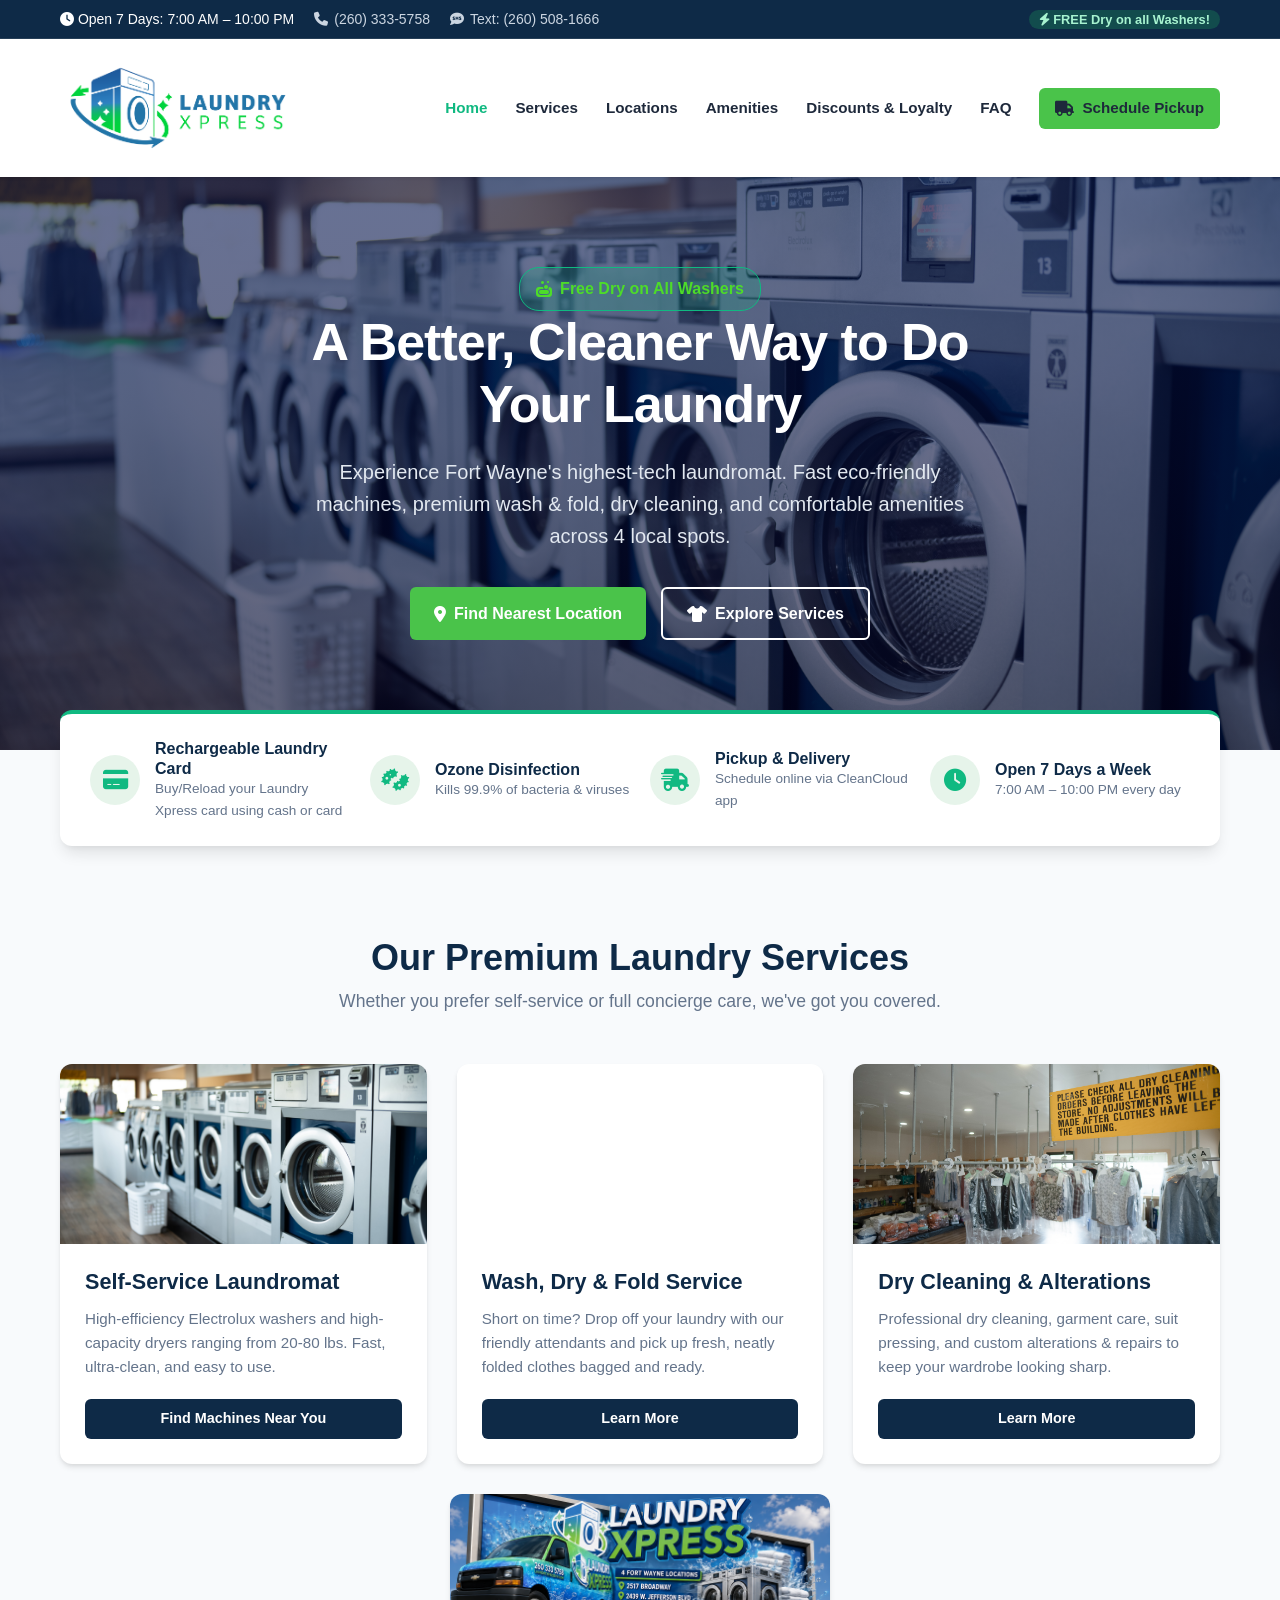
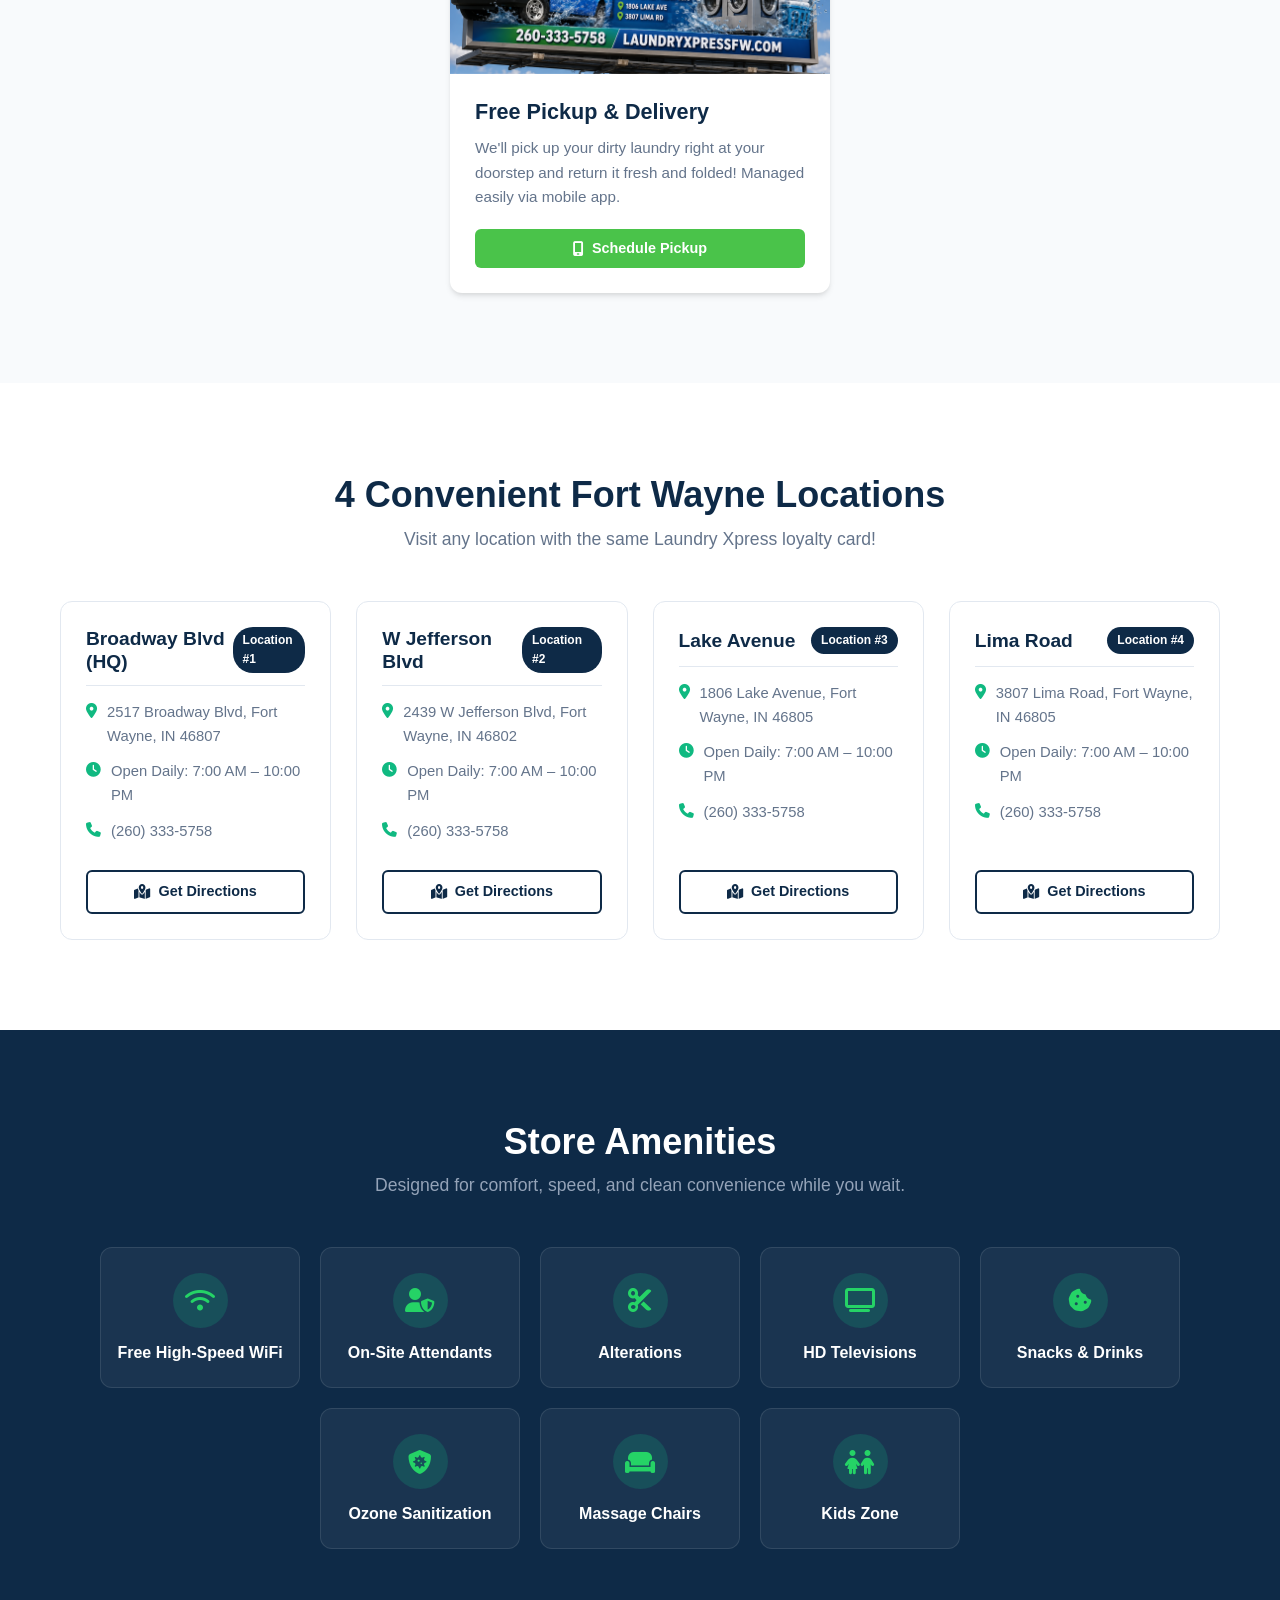
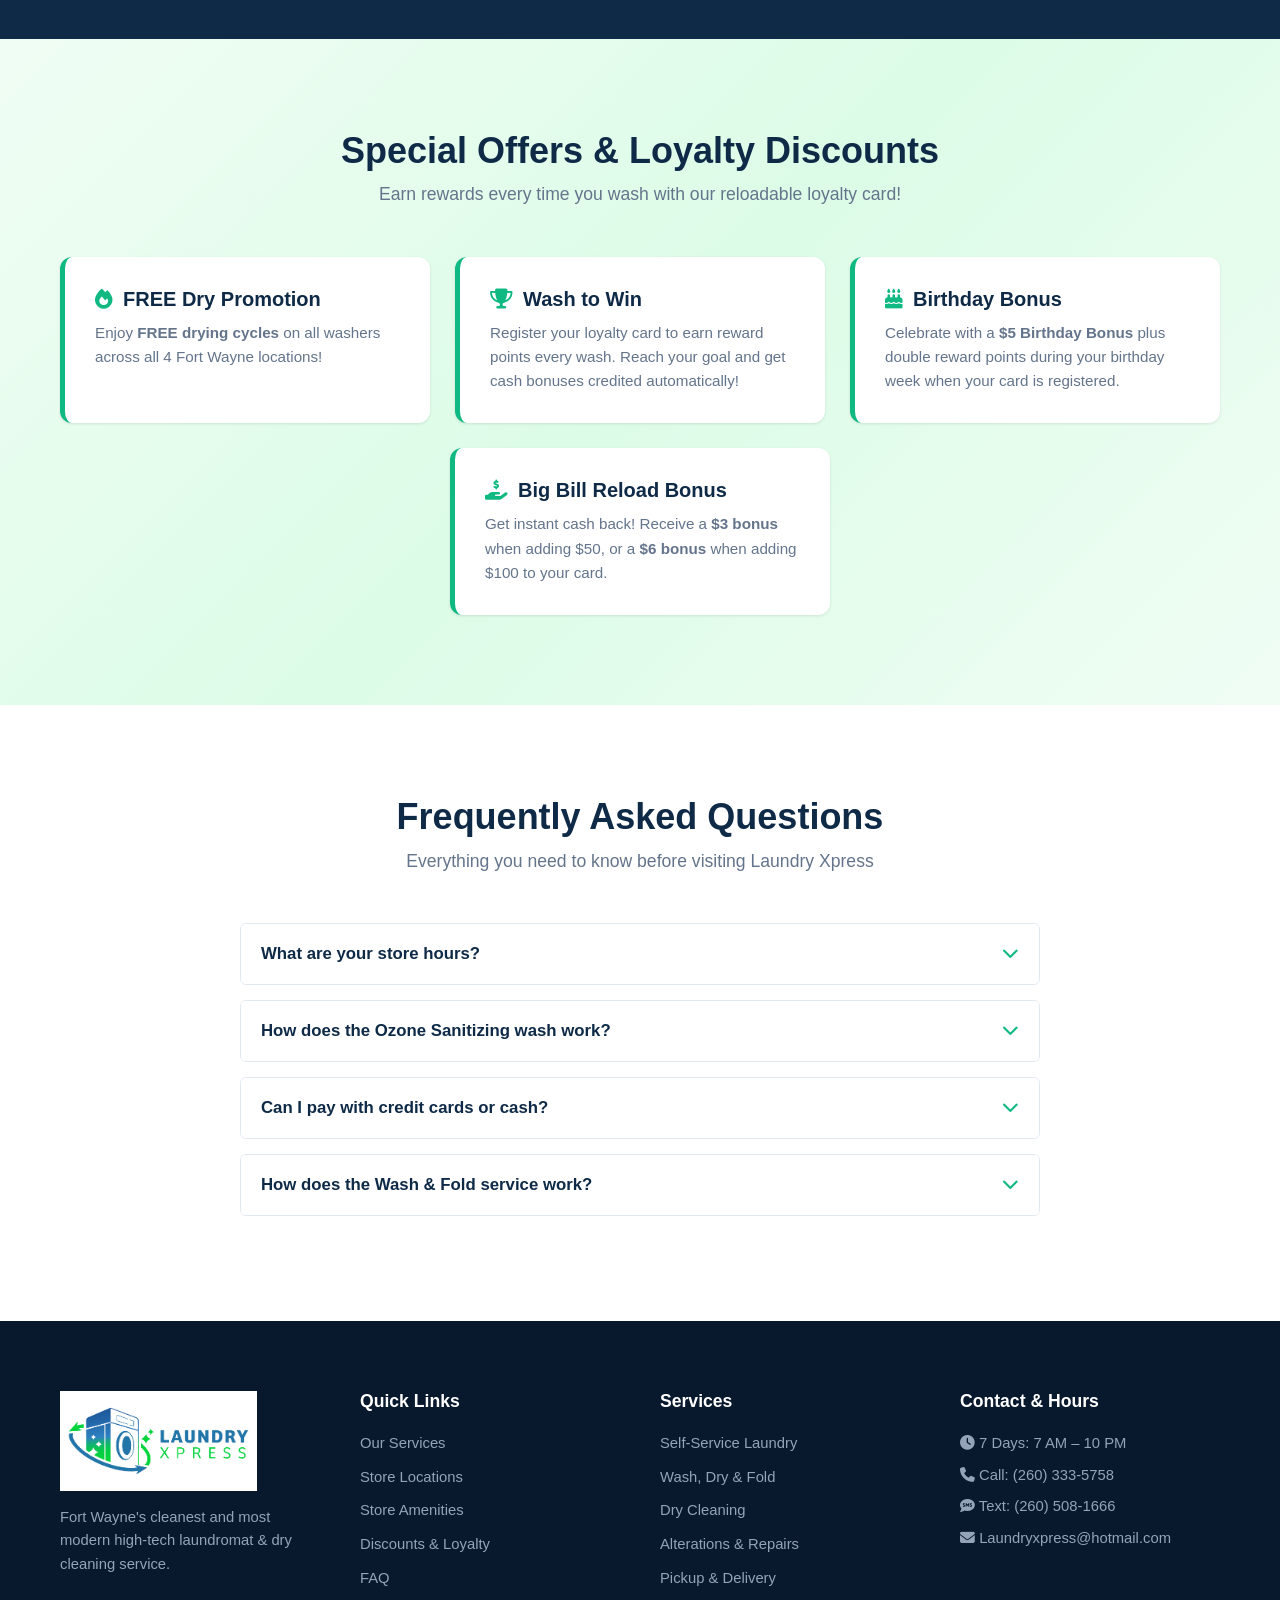
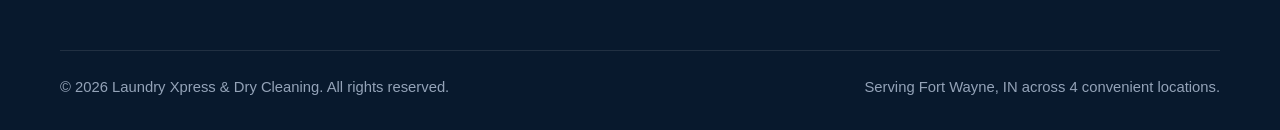
==== index.html @ 78de6ab1 "Initial commit" ====
<!DOCTYPE html>
<html lang="en">
<head>
  <meta charset="UTF-8">
  <meta name="viewport" content="width=device-width, initial-scale=1.0">
  <title>Laundry Xpress & Dry Cleaning | Fort Wayne, IN</title>
  <meta name="description" content="Fort Wayne's cleanest, modern, and high-tech laundromat. 4 locations with Ozone sanitization, wash & fold, dry cleaning, free WiFi, and loyalty rewards.">
  <link rel="stylesheet" href="css/style.css">
  <!-- Font Awesome Icons -->
  <link rel="stylesheet" href="https://cdnjs.cloudflare.com/ajax/libs/font-awesome/6.4.0/css/all.min.css">
</head>
<body>

  <!-- Top Announcement Bar -->
  <div class="top-bar">
    <div class="container top-bar-content">
      <div class="top-bar-info">
        <span><i class="fa-solid fa-clock"></i> Open 7 Days: 7:00 AM – 10:00 PM</span>
        <a href="tel:2603335758"><i class="fa-solid fa-phone"></i> (260) 333-5758</a>
        <a href="sms:2605081666"><i class="fa-solid fa-comment-sms"></i> Text: (260) 508-1666</a>
      </div>
      <div>
        <span class="top-bar-promo"><i class="fa-solid fa-bolt"></i> FREE Dry on all Washers!</span>
      </div>
    </div>
  </div>

  <!-- Header / Navigation -->
  <header class="site-header">
    <div class="container nav-container">
      <a href="index.html" class="logo-wrapper">
        <img src="images/logo.png" alt="Laundry Xpress Logo" class="site-logo">
      </a>
      
      <button class="mobile-menu-btn" aria-label="Toggle navigation">
        <i class="fa-solid fa-bars"></i>
      </button>

      <nav class="nav-links">
        <a href="index.html" class="active">Home</a>
        <a href="#services">Services</a>
        <a href="#locations">Locations</a>
        <a href="#amenities">Amenities</a>
        <a href="#promotions">Discounts & Loyalty</a>
        <a href="#faq">FAQ</a>
        <a href="https://cleancloudapp.com/s3/26136#/" target="_blank" rel="noopener noreferrer" class="btn btn-primary btn-sm"><i class="fa-solid fa-truck"></i> Schedule Pickup</a>
      </nav>
    </div>
  </header>

  <!-- Hero Section -->
  <section class="hero">
    <div class="container hero-content">
      <span class="hero-badge"><i class="fa-solid fa-soap"></i> Free Dry on All Washers</span>
      <h1>A Better, Cleaner Way to Do Your Laundry</h1>
      <p>Experience Fort Wayne's highest-tech laundromat. Fast eco-friendly machines, premium wash & fold, dry cleaning, and comfortable amenities across 4 local spots.</p>
      <div class="hero-buttons">
        <a href="#locations" class="btn btn-primary"><i class="fa-solid fa-location-dot"></i> Find Nearest Location</a>
        <a href="#services" class="btn btn-outline" style="color: white; border-color: white;"><i class="fa-solid fa-shirt"></i> Explore Services</a>
      </div>
    </div>
  </section>

  <!-- Highlights Ribbon -->
  <div class="container">
    <div class="highlights-ribbon">
      <div class="highlight-item">
        <div class="highlight-icon"><i class="fa-solid fa-credit-card"></i></div>
        <div class="highlight-text">
          <h4>Rechargeable Laundry Card</h4>
          <p>Buy/Reload your Laundry Xpress card using cash or card</p>
        </div>
      </div>
      <div class="highlight-item">
        <div class="highlight-icon"><i class="fa-solid fa-bacteria"></i></div>
        <div class="highlight-text">
          <h4>Ozone Disinfection</h4>
          <p>Kills 99.9% of bacteria & viruses</p>
        </div>
      </div>
      <div class="highlight-item">
        <div class="highlight-icon"><i class="fa-solid fa-truck-fast"></i></div>
        <div class="highlight-text">
          <h4>Pickup & Delivery</h4>
          <p>Schedule online via CleanCloud app</p>
        </div>
      </div>
      <div class="highlight-item">
        <div class="highlight-icon"><i class="fa-solid fa-clock"></i></div>
        <div class="highlight-text">
          <h4>Open 7 Days a Week</h4>
          <p>7:00 AM – 10:00 PM every day</p>
        </div>
      </div>
    </div>
  </div>

  <!-- Services Section -->
  <section id="services" class="services-section">
    <div class="container">
      <h2 class="section-title">Our Premium Laundry Services</h2>
      <p class="section-subtitle">Whether you prefer self-service or full concierge care, we've got you covered.</p>
      
      <div class="services-grid">
        <div class="service-card">
          <div class="service-img" style="background-image: url('images/backgroundHome.jpg');"></div>
          <div class="service-card-content">
            <h3>Self-Service Laundromat</h3>
            <p>High-efficiency Electrolux washers and high-capacity dryers ranging from 20-80 lbs. Fast, ultra-clean, and easy to use.</p>
            <a href="self-service.html" class="btn btn-navy btn-sm">Find Machines Near You</a>
          </div>
        </div>

        <div class="service-card">
          <div class="service-img" style="background-image: url('https://images.unsplash.com/photo-1582735689369-4fe89db7114c?auto=format&fit=crop&w=600&q=80');"></div>
          <div class="service-card-content">
            <h3>Wash, Dry & Fold Service</h3>
            <p>Short on time? Drop off your laundry with our friendly attendants and pick up fresh, neatly folded clothes bagged and ready.</p>
            <a href="wash-dry-fold.html" class="btn btn-navy btn-sm">Learn More</a>
          </div>
        </div>

        <div class="service-card">
          <div class="service-img" style="background-image: url('images/dryCleaningMain.jpg');"></div>
          <div class="service-card-content">
            <h3>Dry Cleaning & Alterations</h3>
            <p>Professional dry cleaning, garment care, suit pressing, and custom alterations & repairs to keep your wardrobe looking sharp.</p>
            <a href="dry-cleaning-alterations.html" class="btn btn-navy btn-sm">Learn More</a>
          </div>
        </div>

        <div class="service-card">
          <div class="service-img" style="background-image: url('images/pickup-delivery.png');"></div>
          <div class="service-card-content">
            <h3>Free Pickup & Delivery</h3>
            <p>We'll pick up your dirty laundry right at your doorstep and return it fresh and folded! Managed easily via mobile app.</p>
            <a href="https://cleancloudapp.com/s3/26136#/" target="_blank" rel="noopener noreferrer" class="btn btn-primary btn-sm"><i class="fa-solid fa-mobile-screen"></i> Schedule Pickup</a>
          </div>
        </div>
      </div>
    </div>
  </section>

  <!-- Locations Section -->
  <section id="locations" class="locations-section">
    <div class="container">
      <h2 class="section-title">4 Convenient Fort Wayne Locations</h2>
      <p class="section-subtitle">Visit any location with the same Laundry Xpress loyalty card!</p>

      <div class="locations-grid">
        <!-- Location 1 -->
        <div class="location-card">
          <div class="location-header">
            <h3>Broadway Blvd (HQ)</h3>
            <span class="location-badge">Location #1</span>
          </div>
          <div class="location-detail">
            <i class="fa-solid fa-location-dot"></i>
            <span>2517 Broadway Blvd, Fort Wayne, IN 46807</span>
          </div>
          <div class="location-detail">
            <i class="fa-solid fa-clock"></i>
            <span>Open Daily: 7:00 AM – 10:00 PM</span>
          </div>
          <div class="location-detail">
            <i class="fa-solid fa-phone"></i>
            <span>(260) 333-5758</span>
          </div>
          <div class="location-actions">
            <a href="https://maps.google.com/?q=2517+Broadway+Blvd+Fort+Wayne+IN+46807" target="_blank" class="btn btn-outline btn-sm" style="width: 100%;"><i class="fa-solid fa-map-location-dot"></i> Get Directions</a>
          </div>
        </div>

        <!-- Location 2 -->
        <div class="location-card">
          <div class="location-header">
            <h3>W Jefferson Blvd</h3>
            <span class="location-badge">Location #2</span>
          </div>
          <div class="location-detail">
            <i class="fa-solid fa-location-dot"></i>
            <span>2439 W Jefferson Blvd, Fort Wayne, IN 46802</span>
          </div>
          <div class="location-detail">
            <i class="fa-solid fa-clock"></i>
            <span>Open Daily: 7:00 AM – 10:00 PM</span>
          </div>
          <div class="location-detail">
            <i class="fa-solid fa-phone"></i>
            <span>(260) 333-5758</span>
          </div>
          <div class="location-actions">
            <a href="https://maps.google.com/?q=2439+W+Jefferson+Blvd+Fort+Wayne+IN+46802" target="_blank" class="btn btn-outline btn-sm" style="width: 100%;"><i class="fa-solid fa-map-location-dot"></i> Get Directions</a>
          </div>
        </div>

        <!-- Location 3 -->
        <div class="location-card">
          <div class="location-header">
            <h3>Lake Avenue</h3>
            <span class="location-badge">Location #3</span>
          </div>
          <div class="location-detail">
            <i class="fa-solid fa-location-dot"></i>
            <span>1806 Lake Avenue, Fort Wayne, IN 46805</span>
          </div>
          <div class="location-detail">
            <i class="fa-solid fa-clock"></i>
            <span>Open Daily: 7:00 AM – 10:00 PM</span>
          </div>
          <div class="location-detail">
            <i class="fa-solid fa-phone"></i>
            <span>(260) 333-5758</span>
          </div>
          <div class="location-actions">
            <a href="https://maps.google.com/?q=1806+Lake+Avenue+Fort+Wayne+IN+46805" target="_blank" class="btn btn-outline btn-sm" style="width: 100%;"><i class="fa-solid fa-map-location-dot"></i> Get Directions</a>
          </div>
        </div>

        <!-- Location 4 -->
        <div class="location-card">
          <div class="location-header">
            <h3>Lima Road</h3>
            <span class="location-badge">Location #4</span>
          </div>
          <div class="location-detail">
            <i class="fa-solid fa-location-dot"></i>
            <span>3807 Lima Road, Fort Wayne, IN 46805</span>
          </div>
          <div class="location-detail">
            <i class="fa-solid fa-clock"></i>
            <span>Open Daily: 7:00 AM – 10:00 PM</span>
          </div>
          <div class="location-detail">
            <i class="fa-solid fa-phone"></i>
            <span>(260) 333-5758</span>
          </div>
          <div class="location-actions">
            <a href="https://maps.google.com/?q=3807+Lima+Road+Fort+Wayne+IN+46805" target="_blank" class="btn btn-outline btn-sm" style="width: 100%;"><i class="fa-solid fa-map-location-dot"></i> Get Directions</a>
          </div>
        </div>
      </div>
    </div>
  </section>

  <!-- Amenities Section -->
  <section id="amenities" class="amenities-section">
    <div class="container">
      <h2 class="section-title">Store Amenities</h2>
      <p class="section-subtitle">Designed for comfort, speed, and clean convenience while you wait.</p>

      <div class="amenities-grid">
        <div class="amenity-card">
          <div class="amenity-icon"><i class="fa-solid fa-wifi"></i></div>
          <h4>Free High-Speed WiFi</h4>
        </div>
        <div class="amenity-card">
          <div class="amenity-icon"><i class="fa-solid fa-user-shield"></i></div>
          <h4>On-Site Attendants</h4>
        </div>
        <div class="amenity-card">
          <div class="amenity-icon"><i class="fa-solid fa-scissors"></i></div>
          <h4>Alterations</h4>
        </div>
        <div class="amenity-card">
          <div class="amenity-icon"><i class="fa-solid fa-tv"></i></div>
          <h4>HD Televisions</h4>
        </div>
        <div class="amenity-card">
          <div class="amenity-icon"><i class="fa-solid fa-cookie-bite"></i></div>
          <h4>Snacks & Drinks</h4>
        </div>
        <div class="amenity-card">
          <div class="amenity-icon"><i class="fa-solid fa-shield-virus"></i></div>
          <h4>Ozone Sanitization</h4>
        </div>
        <div class="amenity-card">
          <div class="amenity-icon"><i class="fa-solid fa-couch"></i></div>
          <h4>Massage Chairs</h4>
        </div>
        <div class="amenity-card">
          <div class="amenity-icon"><i class="fa-solid fa-children"></i></div>
          <h4>Kids Zone</h4>
        </div>
      </div>
    </div>
  </section>

  <!-- Promotions & Loyalty Section -->
  <section id="promotions" class="promo-section">
    <div class="container">
      <h2 class="section-title">Special Offers & Loyalty Discounts</h2>
      <p class="section-subtitle">Earn rewards every time you wash with our reloadable loyalty card!</p>

      <div class="promo-grid">
        <div class="promo-card">
          <h3><i class="fa-solid fa-fire"></i> FREE Dry Promotion</h3>
          <p>Enjoy <strong>FREE drying cycles</strong> on all washers across all 4 Fort Wayne locations!</p>
        </div>

        <div class="promo-card">
          <h3><i class="fa-solid fa-trophy"></i> Wash to Win</h3>
          <p>Register your loyalty card to earn reward points every wash. Reach your goal and get cash bonuses credited automatically!</p>
        </div>

        <div class="promo-card">
          <h3><i class="fa-solid fa-cake-candles"></i> Birthday Bonus</h3>
          <p>Celebrate with a <strong>$5 Birthday Bonus</strong> plus double reward points during your birthday week when your card is registered.</p>
        </div>

        <div class="promo-card">
          <h3><i class="fa-solid fa-hand-holding-dollar"></i> Big Bill Reload Bonus</h3>
          <p>Get instant cash back! Receive a <strong>$3 bonus</strong> when adding $50, or a <strong>$6 bonus</strong> when adding $100 to your card.</p>
        </div>
      </div>
    </div>
  </section>

  
  <!-- FAQ Section -->
  <section id="faq" class="faq-section">
    <div class="container">
      <h2 class="section-title">Frequently Asked Questions</h2>
      <p class="section-subtitle">Everything you need to know before visiting Laundry Xpress</p>

      <div class="faq-container">
        <div class="faq-item">
          <button class="faq-question">
            <span>What are your store hours?</span>
            <i class="fa-solid fa-chevron-down"></i>
          </button>
          <div class="faq-answer">
            <p>All four of our Fort Wayne locations are open 7 days a week from 7:00 AM to 10:00 PM. Last wash recommended start time is 9 PM.</p>
          </div>
        </div>

        <div class="faq-item">
          <button class="faq-question">
            <span>How does the Ozone Sanitizing wash work?</span>
            <i class="fa-solid fa-chevron-down"></i>
          </button>
          <div class="faq-answer">
            <p>Our Ozone system combines oxygen and electricity in cold water to eliminate 99.9% of bacteria, viruses, and odors. It makes clothes softer, reduces drying time, and is 100% eco-friendly with zero harsh chemical residue!</p>
          </div>
        </div>

        <div class="faq-item">
          <button class="faq-question">
            <span>Can I pay with credit cards or cash?</span>
            <i class="fa-solid fa-chevron-down"></i>
          </button>
          <div class="faq-answer">
            <p>Yes! You can use cash or credit/debit cards at our Kiosk to load money onto our Laundry Xpress loyalty card. You can use the same card across all of our locations. </p>
          </div>
        </div>

        <div class="faq-item">
          <button class="faq-question">
            <span>How does the Wash & Fold service work?</span>
            <i class="fa-solid fa-chevron-down"></i>
          </button>
          <div class="faq-answer">
            <p>Simply bring your laundry in and leave it with our friendly attendant. We weigh it, wash it, dry it, fold it neatly, and text you when it's ready for pickup! Same-day service available.</p>
          </div>
        </div>
      </div>
    </div>
  </section>

  <!-- Footer -->
  <footer class="site-footer">
    <div class="container">
      <div class="footer-grid">
        <div class="footer-col">
          <div class="logo-wrapper" style="margin-bottom: 15px;">
            <img src="images/logo.png" alt="Laundry Xpress Logo" style="height: 100px; width: auto; display: block;">
          </div>
          <p>Fort Wayne's cleanest and most modern high-tech laundromat & dry cleaning service.</p>
        </div>

        <div class="footer-col">
          <h4>Quick Links</h4>
          <ul>
            <li><a href="#services">Our Services</a></li>
            <li><a href="#locations">Store Locations</a></li>
            <li><a href="#amenities">Store Amenities</a></li>
            <li><a href="#promotions">Discounts & Loyalty</a></li>
            <li><a href="#faq">FAQ</a></li>
          </ul>
        </div>

        <div class="footer-col">
          <h4>Services</h4>
          <ul>
            <li><a href="#services">Self-Service Laundry</a></li>
            <li><a href="#services">Wash, Dry & Fold</a></li>
            <li><a href="#services">Dry Cleaning</a></li>
            <li><a href="#services">Alterations & Repairs</a></li>
            <li><a href="#services">Pickup & Delivery</a></li>
          </ul>
        </div>

        <div class="footer-col">
          <h4>Contact & Hours</h4>
          <p><i class="fa-solid fa-clock"></i> 7 Days: 7 AM – 10 PM</p>
          <p style="margin-top: 8px;"><i class="fa-solid fa-phone"></i> Call: <a href="tel:+12603335758">(260) 333-5758</a></p>
          <p style="margin-top: 8px;"><i class="fa-solid fa-comment-sms"></i> Text: <a href="sms:+12605081666">(260) 508-1666</a></p>
          <p style="margin-top: 8px;"><i class="fa-solid fa-envelope"></i> <a href="mailto:Laundryxpress@hotmail.com">Laundryxpress@hotmail.com</a></p>
        </div>
      </div>

      <div class="footer-bottom">
        <p>&copy; 2026 Laundry Xpress & Dry Cleaning. All rights reserved.</p>
        <p>Serving Fort Wayne, IN across 4 convenient locations.</p>
      </div>
    </div>
  </footer>

  <script src="js/main.js"></script>
</body>
</html>
---- css/style.css ----
/* Laundry Xpress Modern Website - Navy & Green Theme */
:root {
  --primary-navy: #0e2a47;
  --secondary-navy: #183b5e;
  --accent-green: #25d366;
  --primary-green: #10b981;
  --dark-green: #059669;
  --light-green: #e6f4ea;
  --light-bg: #f8fafc;
  --white: #ffffff;
  --text-dark: #1e293b;
  --text-muted: #64748b;
  --border-color: #e2e8f0;
  --shadow-sm: 0 1px 3px rgba(0,0,0,0.1);
  --shadow-md: 0 4px 6px -1px rgba(0,0,0,0.1), 0 2px 4px -1px rgba(0,0,0,0.06);
  --shadow-lg: 0 10px 15px -3px rgba(0,0,0,0.1), 0 4px 6px -2px rgba(0,0,0,0.05);
  --radius-sm: 6px;
  --radius-md: 12px;
  --radius-lg: 20px;
  --font-family: 'Inter', -apple-system, BlinkMacSystemFont, "Segoe UI", Roboto, sans-serif;
}

* {
  box-sizing: border-box;
  margin: 0;
  padding: 0;
}

html {
  scroll-behavior: smooth;
  font-size: 16px;
}

body {
  font-family: var(--font-family);
  color: var(--text-dark);
  background-color: var(--light-bg);
  line-height: 1.6;
}

a {
  text-decoration: none;
  color: inherit;
  transition: all 0.2s ease;
}

ul {
  list-style: none;
}

img {
  max-width: 100%;
  height: auto;
  display: block;
}

.container {
  width: 100%;
  max-width: 1200px;
  margin: 0 auto;
  padding: 0 20px;
}

/* Typography */
h1, h2, h3, h4 {
  color: var(--primary-navy);
  font-weight: 700;
  line-height: 1.2;
}

.section-title {
  font-size: 2.25rem;
  text-align: center;
  margin-bottom: 0.5rem;
}

.section-subtitle {
  text-align: center;
  color: var(--text-muted);
  font-size: 1.1rem;
  margin-bottom: 3rem;
}

/* Buttons */
.btn {
  display: inline-flex;
  align-items: center;
  justify-content: center;
  gap: 8px;
  padding: 12px 24px;
  font-weight: 600;
  border-radius: var(--radius-sm);
  cursor: pointer;
  border: none;
  transition: all 0.25s ease;
  font-size: 1rem;
}

.btn-primary {
  background-color: rgb(74, 195, 74);
  color: var(--white);
}

.btn-primary:hover {
  background-color: var(--dark-green);
  transform: translateY(-2px);
  box-shadow: 0 4px 12px rgba(16, 185, 129, 0.3);
}

.btn-navy {
  background-color: var(--primary-navy);
  color: var(--white);
}

.btn-navy:hover {
  background-color: var(--secondary-navy);
  transform: translateY(-2px);
  box-shadow: 0 4px 12px rgba(14, 42, 71, 0.3);
}

.btn-outline {
  border: 2px solid var(--primary-navy);
  color: var(--primary-navy);
  background: transparent;
}

.btn-outline:hover {
  background-color: var(--primary-navy);
  color: var(--white);
}

.btn-sm {
  padding: 8px 16px;
  font-size: 0.9rem;
}

/* Top Announcement Bar */
.top-bar {
  background-color: var(--primary-navy);
  color: var(--white);
  padding: 8px 0;
  font-size: 0.875rem;
  border-bottom: 1px solid rgba(255,255,255,0.1);
}

.top-bar-content {
  display: flex;
  justify-content: space-between;
  align-items: center;
  flex-wrap: wrap;
  gap: 10px;
}

.top-bar-info {
  display: flex;
  align-items: center;
  gap: 20px;
}

.top-bar-info a {
  color: #cbd5e1;
  display: flex;
  align-items: center;
  gap: 6px;
}

.top-bar-info a:hover {
  color: var(--accent-green);
}

.top-bar-promo {
  background: rgba(37, 211, 102, 0.2);
  color: #a7f3d0;
  padding: 2px 10px;
  border-radius: 20px;
  font-weight: 600;
  font-size: 0.8rem;
}

/* Navigation Header */
header.site-header {
  background-color: var(--white);
  position: sticky;
  top: 0;
  z-index: 1000;
  box-shadow: var(--shadow-sm);
  padding: 5px 0; 
}

.nav-container {
  display: flex;
  justify-content: space-between;
  align-items: center;
  padding: 4px 20px !important;
}

.logo-wrapper {
  display: flex;
  align-items: center;
  gap: 12px;
}

.logo-icon {
  width: 44px;
  height: 44px;
  background: linear-gradient(135deg, var(--primary-navy), var(--primary-green));
  border-radius: 12px;
  display: flex;
  align-items: center;
  justify-content: center;
  color: white;
  font-size: 1.5rem;
  font-weight: bold;
}

.logo-text {
  font-size: 1.5rem;
  font-weight: 800;
  color: var(--primary-navy);
  letter-spacing: -0.5px;
}

.logo-text span {
  color: var(--primary-green);
}

.nav-links {
  display: flex;
  gap: 28px;
  align-items: center;
}

.nav-links a {
  font-weight: 600;
  color: var(--text-dark);
  font-size: 0.95rem;
}

.nav-links a:hover, .nav-links a.active {
  color: var(--primary-green);
}

.mobile-menu-btn {
  display: none;
  background: none;
  border: none;
  font-size: 1.5rem;
  color: var(--primary-navy);
  cursor: pointer;
}

/* Hero Section */
.hero {
  background: linear-gradient(rgba(3, 20, 78, 0.6), rgba(2, 1, 34, 0.6)), url('../images/backgroundHome.jpg');
  padding: 90px 0 110px;
  background-size: cover;
  background-position: center;
  text-align: center;
  position: relative;
}

.hero-content {
  max-width: 800px;
  margin: 0 auto;
}

.hero-badge {
  display: inline-flex;
  align-items: center;
  gap: 8px;
  background: rgba(16, 185, 129, 0.2);
  border: 1px solid #10b981;
  color: #4ddc29;
  padding: 8px 16px;
  border-radius: 20px;
  font-weight: 600;
  animation: slideInLeft 2.5s cubic-bezier(0.25, 1, 0.5, 1) forwards;
}

@keyframes slideInLeft {
  0% {
    opacity: 0;
    transform: translateX(-120px);
  }
  100% {
    opacity: 1;
    transform: translateX(0);
  }
}

.hero h1 {
  color: var(--white);
  font-size: 3.25rem;
  margin-bottom: 20px;
  letter-spacing: -1px;
}

.hero p {
  font-size: 1.25rem;
  color: #e2e8f0;
  margin-bottom: 35px;
  max-width: 650px;
  margin-left: auto;
  margin-right: auto;
}

.hero-buttons {
  display: flex;
  justify-content: center;
  gap: 15px;
  flex-wrap: wrap;
}

/* Quick Features / Highlights Ribbon */
.highlights-ribbon {
  background: var(--white);
  margin-top: -40px;
  border-radius: var(--radius-md);
  box-shadow: var(--shadow-lg);
  padding: 25px 30px;
  position: relative;
  z-index: 10;
  display: grid;
  grid-template-columns: repeat(auto-fit, minmax(220px, 1fr));
  gap: 20px;
  border-top: 4px solid var(--primary-green);
}

.highlight-item {
  display: flex;
  align-items: center;
  gap: 15px;
}

.highlight-icon {
  width: 50px;
  height: 50px;
  background-color: var(--light-green);
  color: var(--primary-green);
  border-radius: 50%;
  display: flex;
  align-items: center;
  justify-content: center;
  font-size: 1.4rem;
  flex-shrink: 0;
}

.highlight-text h4 {
  font-size: 1rem;
  color: var(--primary-navy);
}

.highlight-text p {
  font-size: 0.85rem;
  color: var(--text-muted);
}

/* Services Section */
.services-section {
  padding: 90px 0;
  background-color: var(--light-bg);
}

.services-grid {
  display: flex;
  flex-wrap: wrap;
  justify-content: center;
  gap: 30px;
}

.service-card {
  flex: 1 1 320px;
  max-width: 380px;
  background-color: var(--white);
  border-radius: var(--radius-md);
  overflow: hidden;
  box-shadow: var(--shadow-md);
  transition: transform 0.3s ease, box-shadow 0.3s ease;
  display: flex;
  flex-direction: column;
}

.service-card:hover {
  transform: translateY(-5px);
  box-shadow: var(--shadow-lg);
}

.service-img {
  height: 180px;
  background-size: cover;
  background-position: center;
  position: relative;
}

.service-card-content {
  padding: 25px;
  display: flex;
  flex-direction: column;
  flex-grow: 1;
}

.service-card-content h3 {
  font-size: 1.35rem;
  margin-bottom: 12px;
}

.service-card-content p {
  color: var(--text-muted);
  font-size: 0.95rem;
  margin-bottom: 20px;
  flex-grow: 1;
}

/* Locations Section */
.locations-section {
  padding: 90px 0;
  background-color: var(--white);
}

.locations-grid {
  display: grid;
  grid-template-columns: repeat(auto-fit, minmax(270px, 1fr));
  gap: 25px;
}

.location-card {
  border: 1px solid var(--border-color);
  border-radius: var(--radius-md);
  padding: 25px;
  background-color: var(--white);
  transition: all 0.3s ease;
  position: relative;
  display: flex;
  flex-direction: column;
}

.location-card:hover {
  border-color: var(--primary-green);
  box-shadow: var(--shadow-md);
}

.location-header {
  display: flex;
  align-items: center;
  justify-content: space-between;
  margin-bottom: 15px;
  padding-bottom: 12px;
  border-bottom: 1px solid var(--border-color);
}

.location-badge {
  background-color: var(--primary-navy);
  color: white;
  font-size: 0.75rem;
  font-weight: 700;
  padding: 4px 10px;
  border-radius: 20px;
}

.location-card h3 {
  font-size: 1.2rem;
  color: var(--primary-navy);
}

.location-detail {
  display: flex;
  align-items: flex-start;
  gap: 10px;
  margin-bottom: 12px;
  font-size: 0.925rem;
  color: var(--text-muted);
}

.location-detail i {
  color: var(--primary-green);
  margin-top: 3px;
}

.location-actions {
  margin-top: auto;
  padding-top: 15px;
  display: flex;
  gap: 10px;
}

/* Amenities Section (Icon Cards Grid) */
.amenities-section {
  padding: 90px 0;
  background-color: var(--primary-navy);
  color: var(--white);
}

.amenities-section .section-title {
  color: var(--white);
}

.amenities-section .section-subtitle {
  color: #94a3b8;
}

.amenities-grid {
  /**display: grid;
  grid-template-columns: repeat(auto-fit, minmax(180px, 1fr));
  gap: 20px;**/
  display: flex;
  flex-wrap: wrap;
  justify-content: center;
  gap: 20px;
}

.amenity-card {
  flex: 0 1 200px; 
  background: rgba(255, 255, 255, 0.05);
  border: 1px solid rgba(255, 255, 255, 0.1);
  border-radius: var(--radius-md);
  padding: 25px 15px;
  text-align: center;
  transition: all 0.3s ease;
}

.amenity-card:hover {
  background: rgba(255, 255, 255, 0.1);
  border-color: var(--primary-green);
  transform: translateY(-3px);
}

.amenity-icon {
  width: 55px;
  height: 55px;
  background: rgba(16, 185, 129, 0.2);
  color: var(--accent-green);
  border-radius: 50%;
  display: flex;
  align-items: center;
  justify-content: center;
  font-size: 1.5rem;
  margin: 0 auto 15px;
}

.amenity-card h4 {
  color: var(--white);
  font-size: 1rem;
  font-weight: 600;
}

/* Promotions & Loyalty Section */
.promo-section {
  padding: 90px 0;
  background: linear-gradient(135deg, #f0fdf4 0%, #dcfce7 50%, #f0fdf4 100%);
}

.promo-grid {
  display: flex;
  flex-wrap: wrap;
  justify-content: center;
  gap: 25px;
}

.promo-card {
  flex: 1 1 300px;
  max-width: 380px;
  background: var(--white);
  border-radius: var(--radius-md);
  padding: 30px;
  box-shadow: var(--shadow-sm);
  border-left: 5px solid var(--primary-green);
  transition: transform 0.2s ease;
}

.promo-card:hover {
  transform: translateY(-3px);
  box-shadow: var(--shadow-md);
}

.promo-card h3 {
  font-size: 1.25rem;
  color: var(--primary-navy);
  margin-bottom: 10px;
  display: flex;
  align-items: center;
  gap: 10px;
}

.promo-card h3 i {
  color: var(--primary-green);
}

.promo-card p {
  color: var(--text-muted);
  font-size: 0.95rem;
}

/* FAQ Accordion Section */
.faq-section {
  padding: 90px 0;
  background-color: var(--white);
}

.faq-container {
  max-width: 800px;
  margin: 0 auto;
}

.faq-item {
  border: 1px solid var(--border-color);
  border-radius: var(--radius-sm);
  margin-bottom: 15px;
  overflow: hidden;
  transition: border-color 0.2s ease;
}

.faq-item.active {
  border-color: var(--primary-green);
}

.faq-question {
  width: 100%;
  padding: 20px;
  background-color: var(--white);
  border: none;
  text-align: left;
  font-size: 1.05rem;
  font-weight: 600;
  color: var(--primary-navy);
  display: flex;
  justify-content: space-between;
  align-items: center;
  cursor: pointer;
}

.faq-question i {
  transition: transform 0.3s ease;
  color: var(--primary-green);
}

.faq-item.active .faq-question i {
  transform: rotate(180deg);
}

.faq-answer {
  max-height: 0;
  overflow: hidden;
  transition: max-height 0.3s ease, padding 0.3s ease;
  background-color: #f8fafc;
  color: var(--text-muted);
  font-size: 0.95rem;
  line-height: 1.7;
}

.faq-item.active .faq-answer {
  max-height: 300px;
  padding: 0 20px 20px 20px;
}

/* App Download CTA Banner */
.app-banner {
  background: linear-gradient(135deg, var(--primary-navy), var(--secondary-navy));
  color: var(--white);
  padding: 60px 0;
  border-radius: var(--radius-lg);
  margin: 40px auto 80px;
}

.app-banner-content {
  display: flex;
  align-items: center;
  justify-content: space-between;
  gap: 40px;
  flex-wrap: wrap;
}

.app-banner-text h2 {
  color: var(--white);
  font-size: 2rem;
  margin-bottom: 10px;
}

.app-banner-text p {
  color: #cbd5e1;
  font-size: 1.05rem;
}

.app-buttons {
  display: flex;
  gap: 15px;
  flex-wrap: wrap;
}

.app-btn {
  background-color: rgba(255,255,255,0.1);
  border: 1px solid rgba(255,255,255,0.2);
  color: white;
  padding: 12px 20px;
  border-radius: var(--radius-sm);
  display: flex;
  align-items: center;
  gap: 12px;
  transition: all 0.2s ease;
}

.app-btn:hover {
  background-color: var(--primary-green);
  border-color: var(--primary-green);
}

.app-btn i {
  font-size: 1.8rem;
}

.app-btn-text span {
  display: block;
  font-size: 0.75rem;
  text-transform: uppercase;
}

.app-btn-text strong {
  font-size: 1rem;
}

/* Footer */
footer.site-footer {
  background-color: #08192d;
  color: #94a3b8;
  padding: 70px 0 30px;
  font-size: 0.925rem;
}

.footer-grid {
  display: grid;
  grid-template-columns: repeat(auto-fit, minmax(220px, 1fr));
  gap: 40px;
  margin-bottom: 50px;
}

.footer-col h4 {
  color: var(--white);
  font-size: 1.1rem;
  margin-bottom: 20px;
}

.footer-col ul li {
  margin-bottom: 10px;
}

.footer-col ul li a:hover {
  color: var(--accent-green);
}

.footer-bottom {
  border-top: 1px solid rgba(255, 255, 255, 0.1);
  padding-top: 25px;
  display: flex;
  justify-content: space-between;
  align-items: center;
  flex-wrap: wrap;
  gap: 15px;
}

/* Responsive Styles */
@media (max-width: 992px) {
  .hero h1 { font-size: 2.5rem; }
  .section-title { font-size: 1.85rem; }
}

@media (max-width: 768px) {
  .nav-links {
    display: none;
    position: absolute;
    top: 100%;
    left: 0;
    right: 0;
    background-color: var(--white);
    flex-direction: column;
    padding: 20px;
    box-shadow: var(--shadow-md);
  }
  .nav-links.active {
    display: flex;
  }
  .mobile-menu-btn {
    display: block;
  }
  .hero h1 { font-size: 2rem; }
  .hero p { font-size: 1rem; }
  .top-bar-content { flex-direction: column; text-align: center; }
  .app-banner-content { flex-direction: column; text-align: center; justify-content: center; }
}

.site-logo {
  max-height: 120px; /* Adjust this value (e.g., 35px - 50px) to change the size */
  width: auto;       /* Maintains the image aspect ratio */
  object-fit: contain;
}

/* Non-sticky header for sub-pages */
header.site-header.static-header {
  position: relative;
  top: auto;
}

/* Split Hero Section (Image Left, Text Right) */
.service-hero-split {
  /*padding: 110px 0 60px 0;*/ 
  padding-top: 60px !important; /* Adjust down to 10px or 0px if you want it even closer */
  padding-bottom: 40px;
  background-color: var(--white);
}

.split-hero-container {
  display: flex !important;
  flex-direction: row !important;
  align-items: center;
  justify-content: space-between;
  gap: 150px;
  width: 100%;
}

.split-hero-image {
  flex: 1 1 75%;
  max-width: 80%;
  width: 80%;
}

.split-hero-image img {
  width: 100%;
  max-height: 680px;
  object-fit: cover;
  border-radius: var(--radius-md);
  box-shadow: var(--shadow-lg);
  display: block;
}

.split-hero-content {
  flex: 1 1 50%;
  max-width: 50%;
  width: 50%;
  text-align: left;
}

.split-hero-content h1 {
  font-size: 2rem;
  color: rgb(16, 79, 174); 
  margin-bottom: 15px;
  line-height: 1.2;
}

.split-hero-content p {
  font-size: 1.15rem;
  color: var(--text-muted);
  margin-bottom: 25px;
  line-height: 1.6;
}

/* Service Details & Features */
.service-details-section {
  padding: 70px 0;
}

.service-details-container {
  max-width: 900px;
}

.service-intro {
  margin-bottom: 40px;
}

.service-intro h2 {
  color: var(--primary-navy);
  margin-bottom: 15px;
}

.service-intro p {
  color: var(--text-muted);
  line-height: 1.7;
}

.service-features-grid {
  display: grid;
  grid-template-columns: repeat(auto-fit, minmax(250px, 1fr));
  gap: 20px;
  margin-bottom: 50px;
}

.feature-card {
  padding: 20px;
  background: #f8fafc;
  border-radius: var(--radius-md);
  border: 1px solid #e2e8f0;
}

.feature-card i {
  color: var(--primary-green);
  font-size: 1.5rem;
  margin-bottom: 10px;
}

.feature-card h4 {
  margin-bottom: 8px;
}

.feature-card p {
  font-size: 0.9rem;
  color: var(--text-muted);
}

/* Call to Action Box */
.service-cta-box {
  text-align: center;
  background: #f0fdf4;
  border: 2px solid var(--primary-green);
  padding: 40px 20px;
  border-radius: var(--radius-md);
}

.service-cta-box h3 {
  color: var(--primary-navy);
  margin-bottom: 10px;
}

.service-cta-box p {
  color: var(--text-muted);
  margin-bottom: 20px;
}

/* Entrance Animations */
@keyframes slideInLeft {
  0% {
    opacity: 0;
    transform: translateX(-50px);
  }
  100% {
    opacity: 1;
    transform: translateX(0);
  }
}

@keyframes slideInRight {
  0% {
    opacity: 0;
    transform: translateX(50px);
  }
  100% {
    opacity: 1;
    transform: translateX(0);
  }
}

/* Apply Animations */
.split-hero-image {
  animation: slideInLeft 2s cubic-bezier(0.25, 1, 0.5, 1) forwards;
}

.split-hero-content {
  animation: slideInRight 2s ease-out forwards;
}

/* Compact Green Pricing Box */
.pricing-card {
  background: #f0fdf4;
  border: 1.5px solid var(--primary-green);
  border-radius: var(--radius-md);
  padding: 10px 14px;      /* Reduced padding to shrink height/width */
  margin-bottom: 20px;
  display: block;
}

.price-amount {
  font-size: 1.75rem;      /* Slightly smaller price text */
  font-weight: 700;
  color: var(--primary-navy);
}

.price-unit {
  font-size: 1.1rem;
  font-weight: 600;
  color: var(--primary-green);
  margin-left: 2px;
}

.price-note {
  font-size: 0.85rem !important;
  color: var(--text-muted) !important;
  margin-top: 2px;
  margin-bottom: 0 !important;
  line-height: 1.3;
}

/* Force Buttons Side-by-Side */
.hero-cta-buttons {
  display: flex !important;
  flex-direction: row !important;
  align-items: center;
  gap: 12px;               /* Space between buttons */
  flex-wrap: nowrap;       /* Keeps them on the same line */
}

/* Adjust button padding if needed to fit comfortably */
.hero-cta-buttons .btn {
  white-space: nowrap;     /* Prevents button text from wrapping */
  padding: 10px 18px;
}

/* Highlight card adjustment for info badges */
.info-card-highlight {
  background: #f0fdf4;
  border-color: var(--primary-green);
}

.info-card-highlight .price-amount {
  color: var(--primary-navy);
  display: flex;
  align-items: center;
  gap: 8px;
}

/* Base state: All cards hidden initially */
.feature-card {
  opacity: 0;
  /* Increased duration from 0.8s to 1.5s for a slower, smoother entrance */
  transition: opacity 1.5s cubic-bezier(0.16, 1, 0.3, 1), 
              transform 1.5s cubic-bezier(0.16, 1, 0.3, 1);
  will-change: transform, opacity;
}

/* 1. Left Card: Starts off-screen to the left */
.feature-card:nth-child(1) {
  transform: translateX(-100px); /* Slightly increased distance for a longer glide */
}

/* 2. Middle Card: Starts zoomed out in the center */
.feature-card:nth-child(2) {
  transform: scale(0.8);
}

/* 3. Right Card: Starts off-screen to the right */
.feature-card:nth-child(3) {
  transform: translateX(100px);
}

/* Active State: Triggered on scroll by JS */
.feature-card.visible {
  opacity: 1;
  transform: translateX(0) scale(1);
}
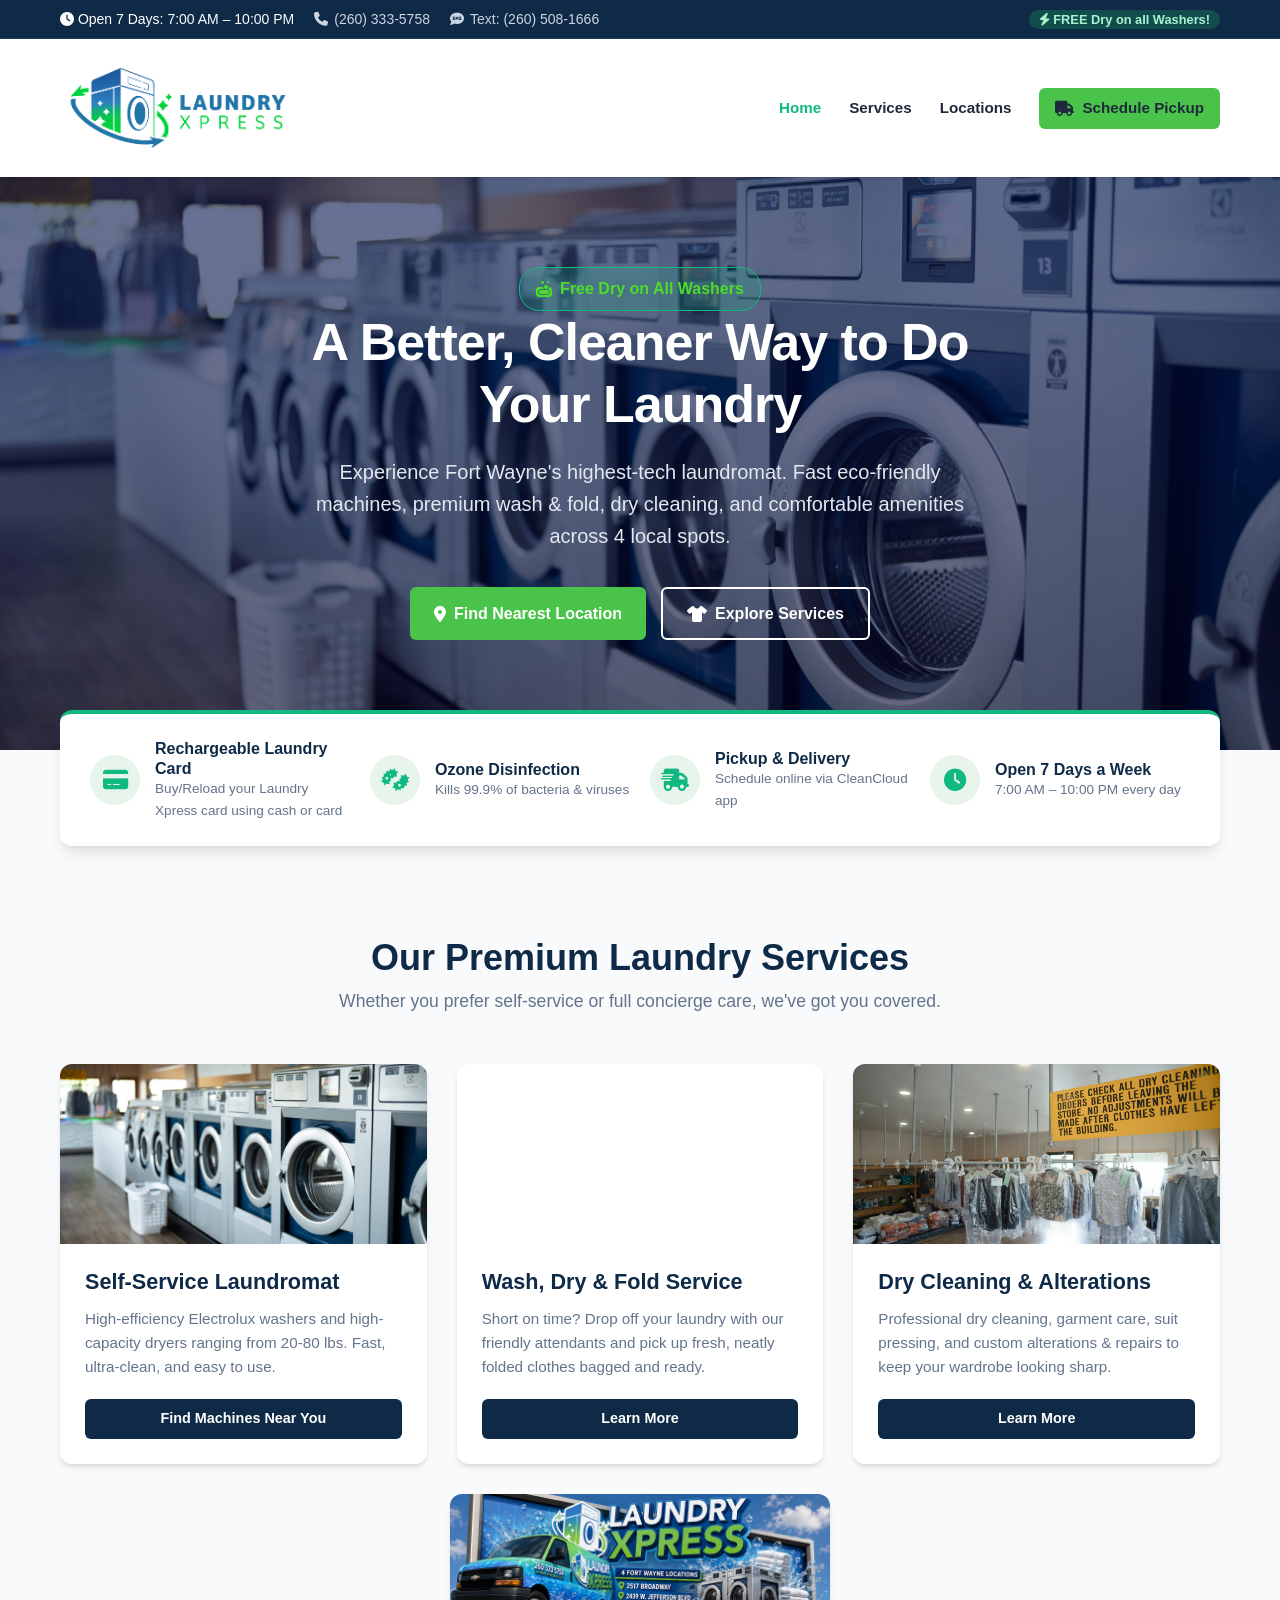
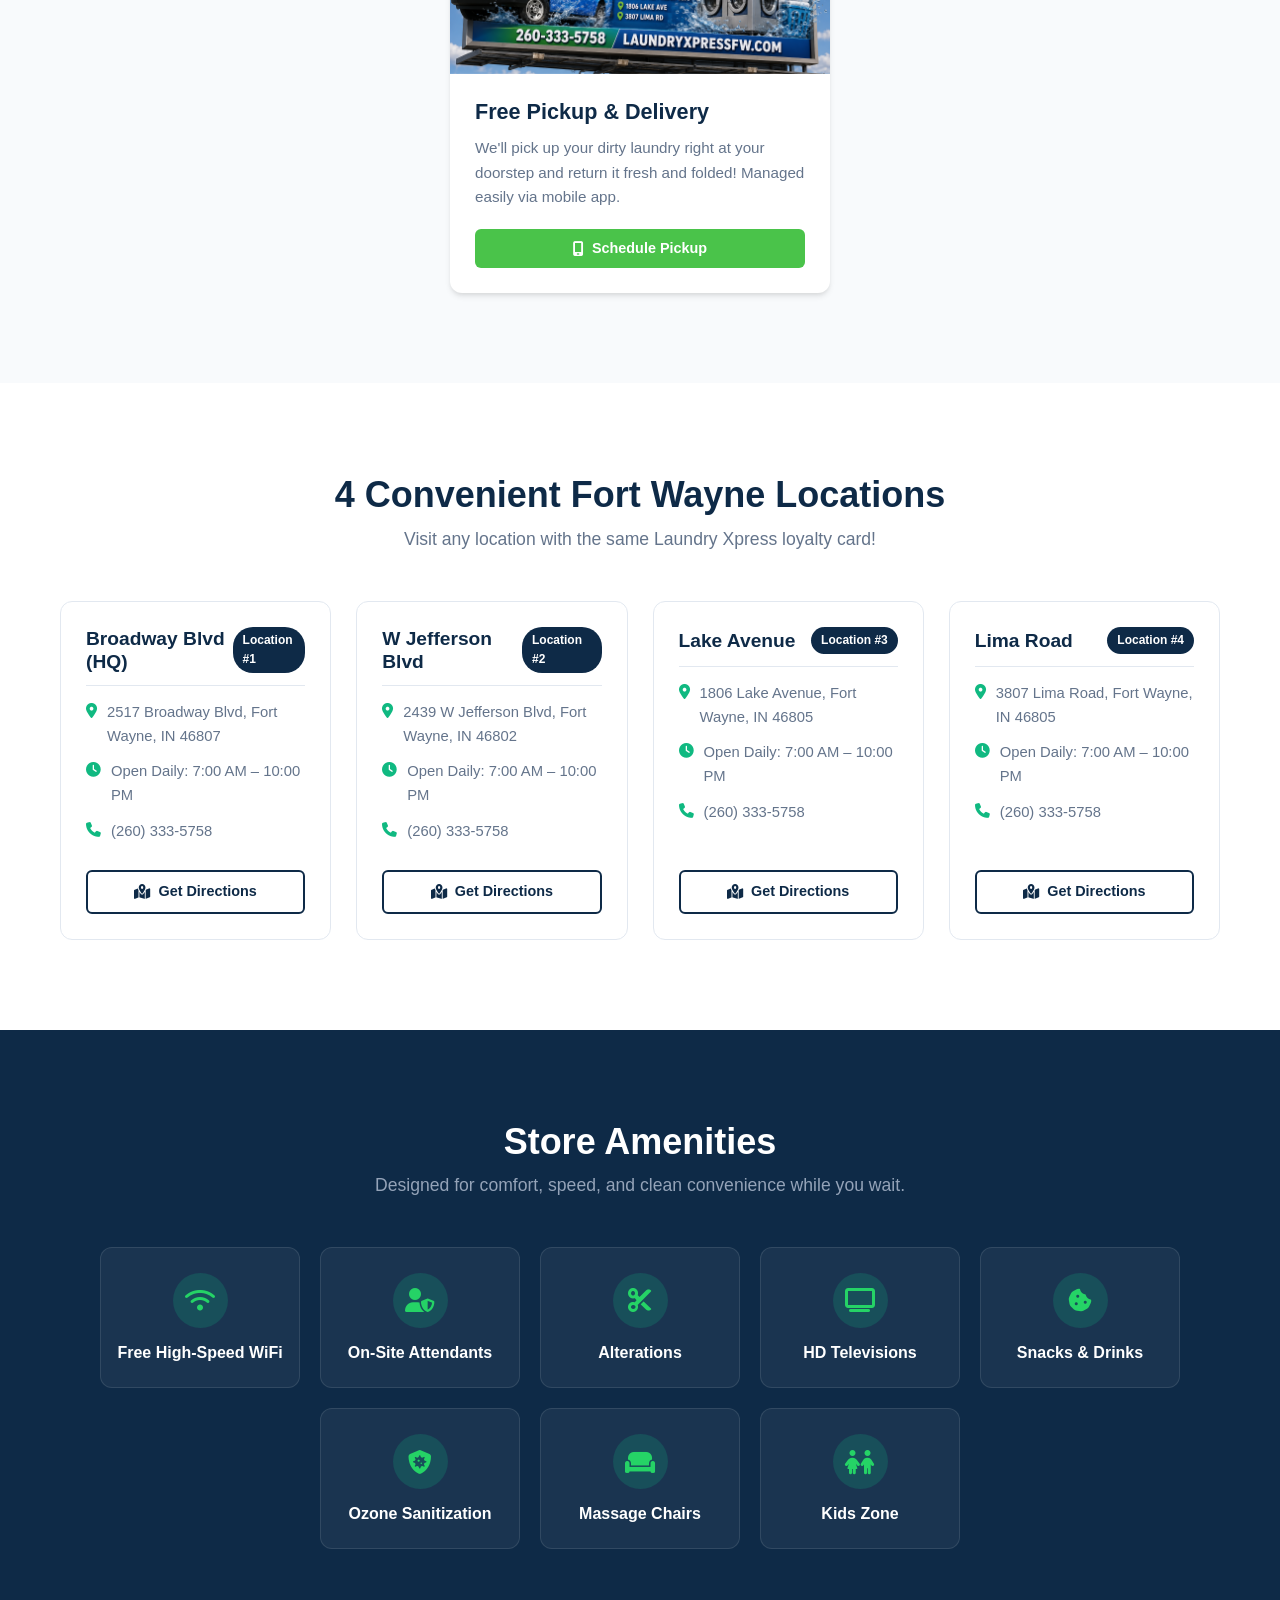
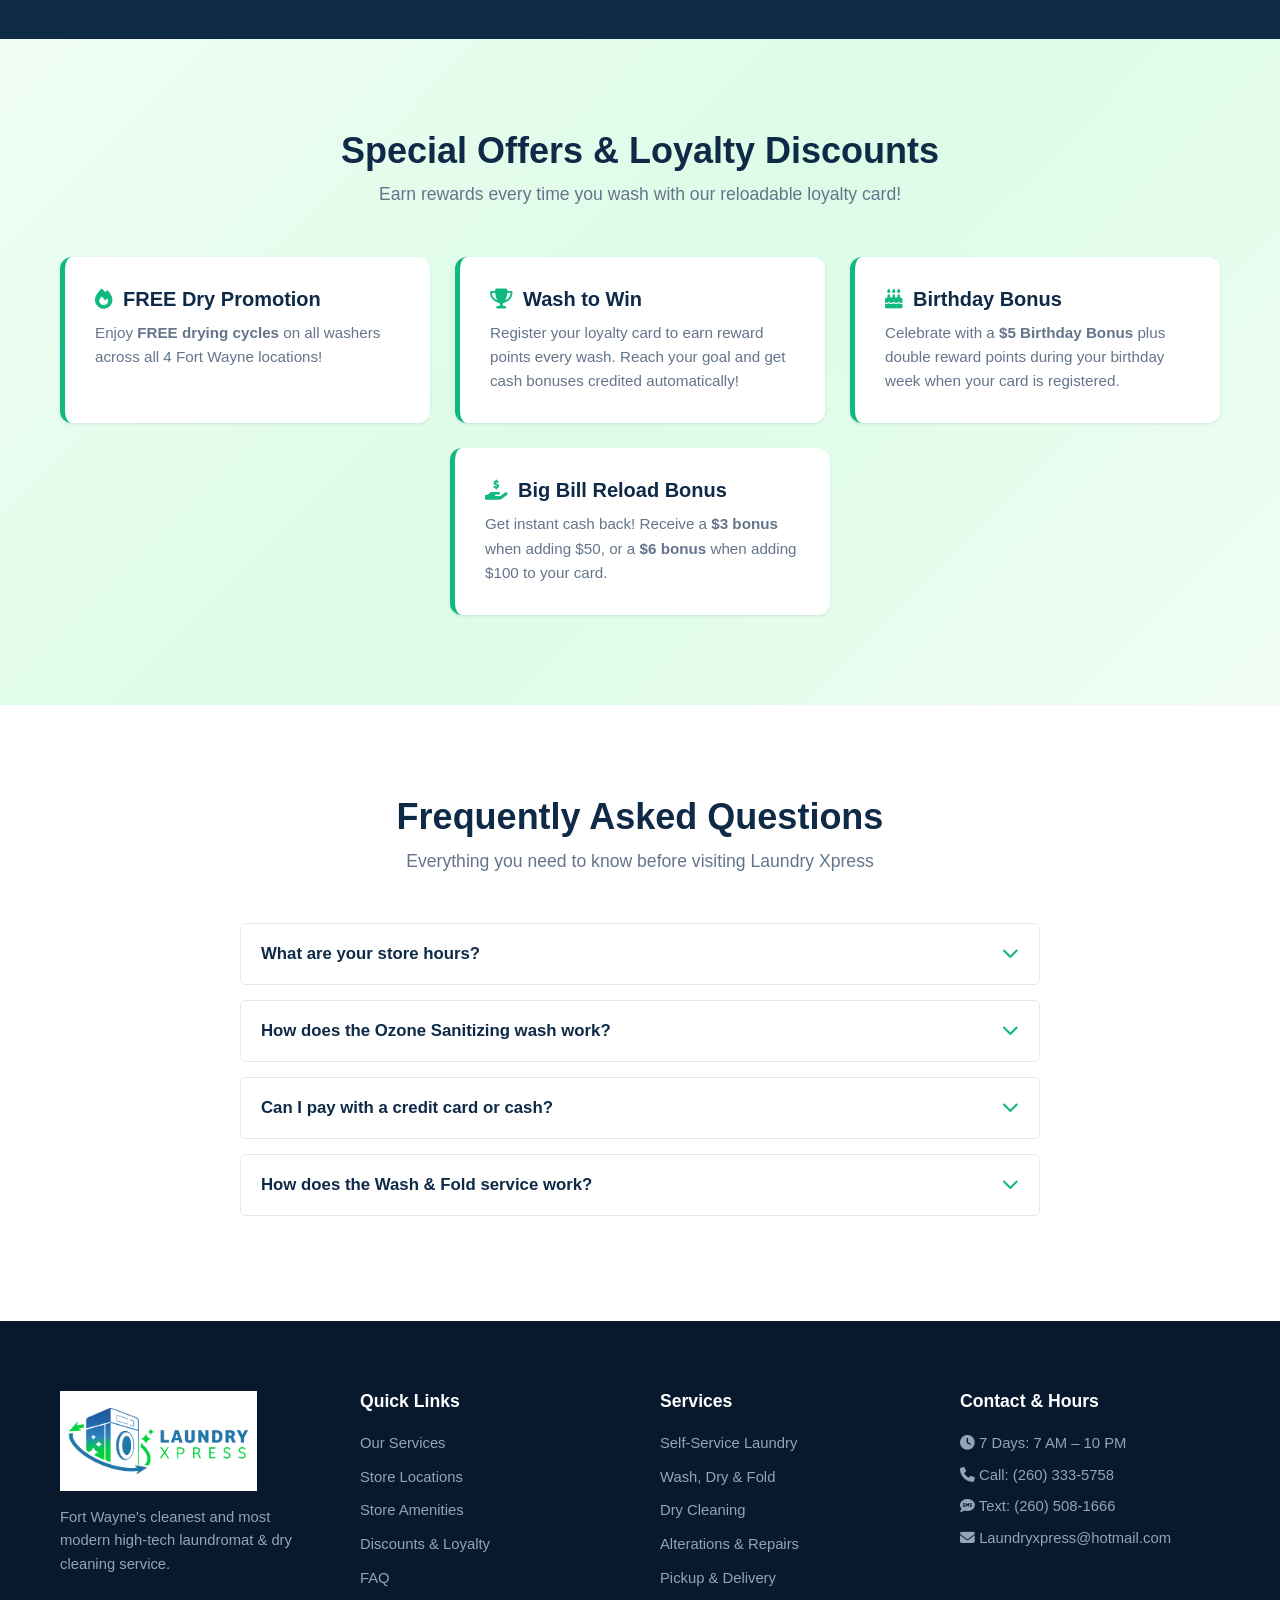
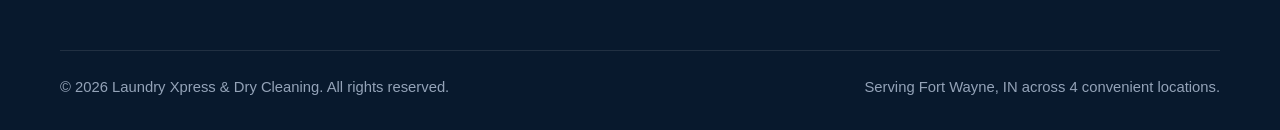
==== commit 71c144df: "Remove amenities/FAQ nav links, mobile top-bar fixes" ====
--- a/index.html
+++ b/index.html
@@ -40,9 +40,6 @@
         <a href="index.html" class="active">Home</a>
         <a href="#services">Services</a>
         <a href="#locations">Locations</a>
-        <a href="#amenities">Amenities</a>
-        <a href="#promotions">Discounts & Loyalty</a>
-        <a href="#faq">FAQ</a>
         <a href="https://cleancloudapp.com/s3/26136#/" target="_blank" rel="noopener noreferrer" class="btn btn-primary btn-sm"><i class="fa-solid fa-truck"></i> Schedule Pickup</a>
       </nav>
     </div>
@@ -346,7 +343,7 @@
 
         <div class="faq-item">
           <button class="faq-question">
-            <span>Can I pay with credit cards or cash?</span>
+            <span>Can I pay with a credit card or cash?</span>
             <i class="fa-solid fa-chevron-down"></i>
           </button>
           <div class="faq-answer">
--- a/css/style.css
+++ b/css/style.css
@@ -177,6 +177,37 @@
   font-size: 0.8rem;
 }
 
+/* Mobile: stack top bar items vertically */
+@media (max-width: 640px) {
+  .top-bar {
+    padding: 6px 0;
+    font-size: 0.75rem; /* smaller base text on mobile */
+  }
+
+  .top-bar-content {
+    flex-direction: column;
+    align-items: center;
+    text-align: center;
+    gap: 4px;
+  }
+
+  .top-bar-info {
+    flex-direction: column;
+    gap: 4px;
+  }
+
+  .top-bar-info a,
+  .top-bar-info span {
+    gap: 4px; /* tighter icon-to-text spacing */
+  }
+
+  .top-bar-promo {
+    margin-top: 2px;
+    padding: 2px 8px;
+    font-size: 0.7rem;
+  }
+}
+
 /* Navigation Header */
 header.site-header {
   background-color: var(--white);
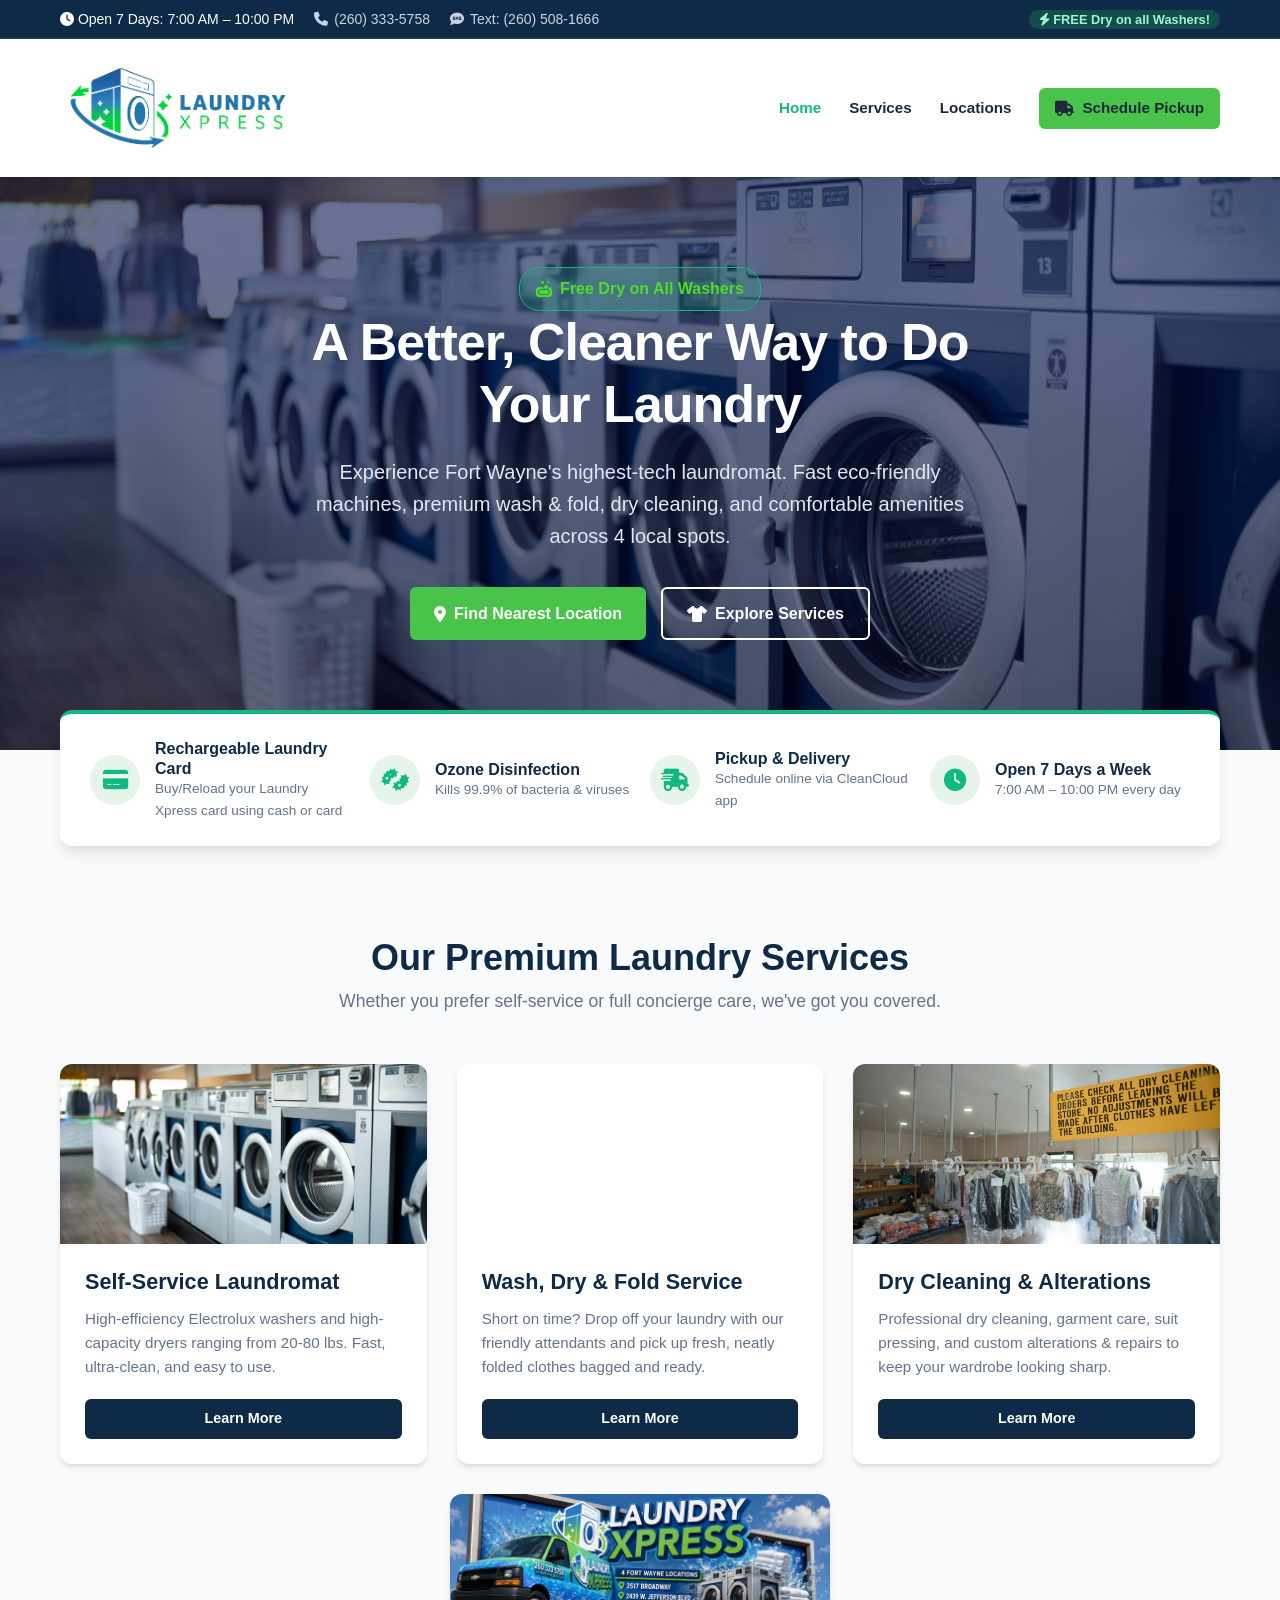
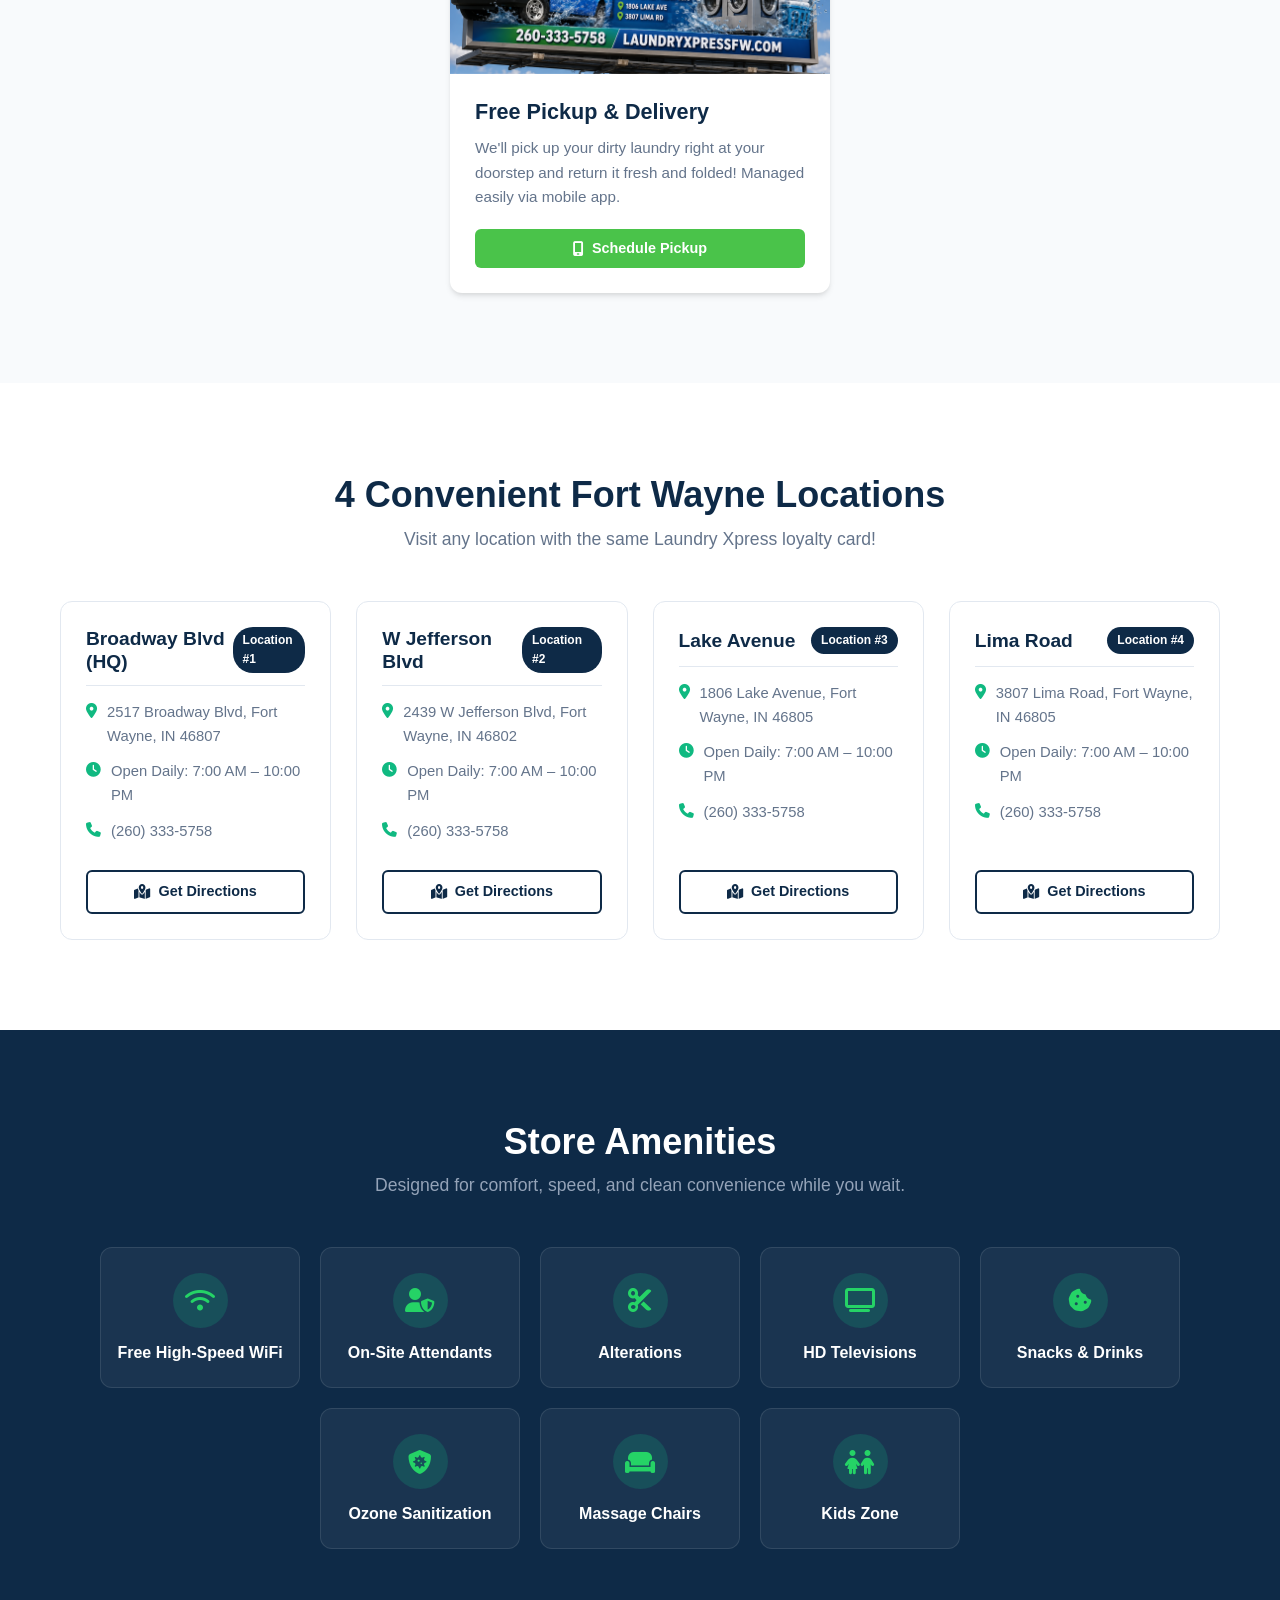
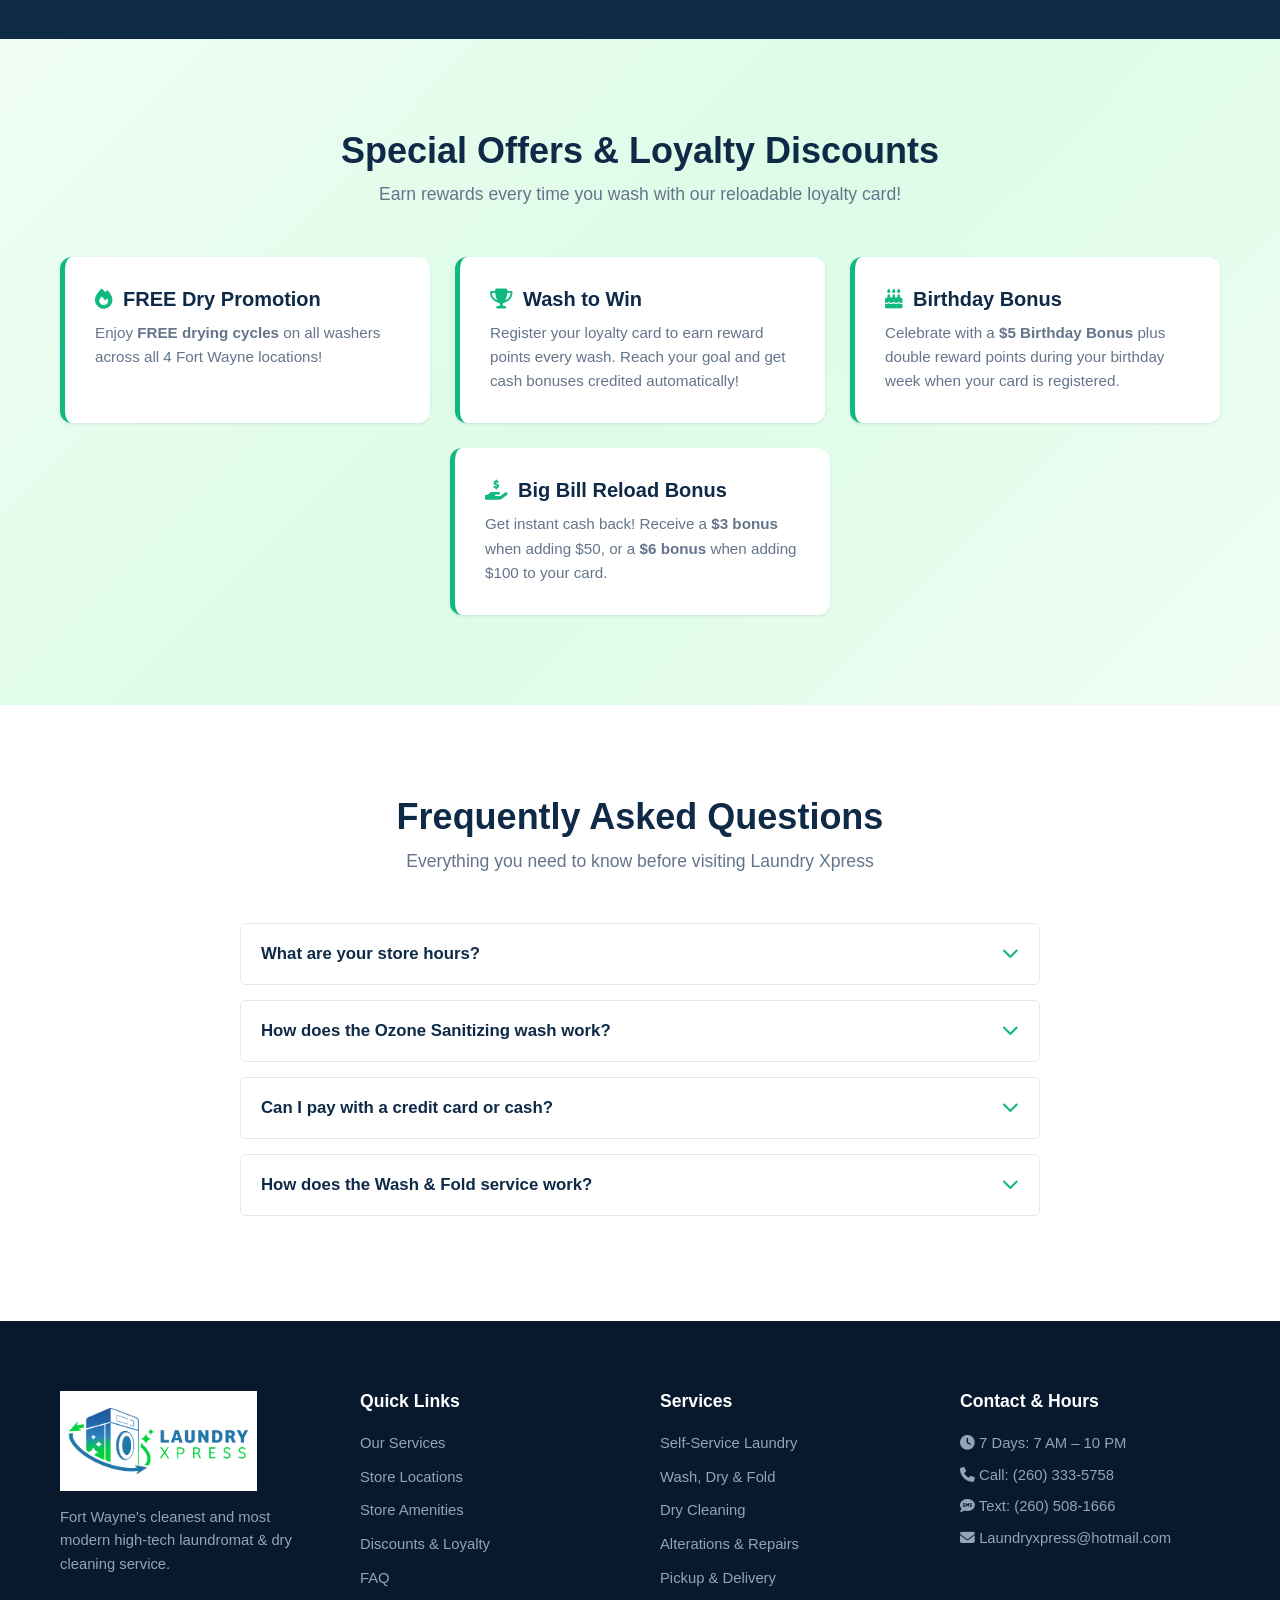
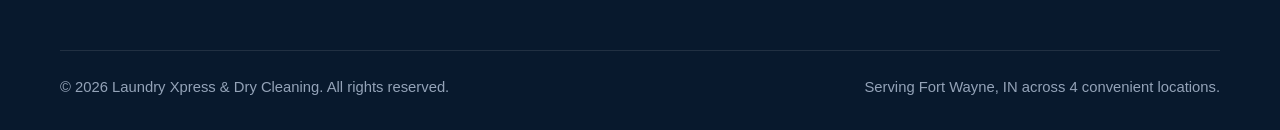
==== commit a9492cbd: "Changed button to learn more" ====
--- a/index.html
+++ b/index.html
@@ -104,7 +104,7 @@
           <div class="service-card-content">
             <h3>Self-Service Laundromat</h3>
             <p>High-efficiency Electrolux washers and high-capacity dryers ranging from 20-80 lbs. Fast, ultra-clean, and easy to use.</p>
-            <a href="self-service.html" class="btn btn-navy btn-sm">Find Machines Near You</a>
+            <a href="self-service.html" class="btn btn-navy btn-sm">Learn More</a>
           </div>
         </div>
 
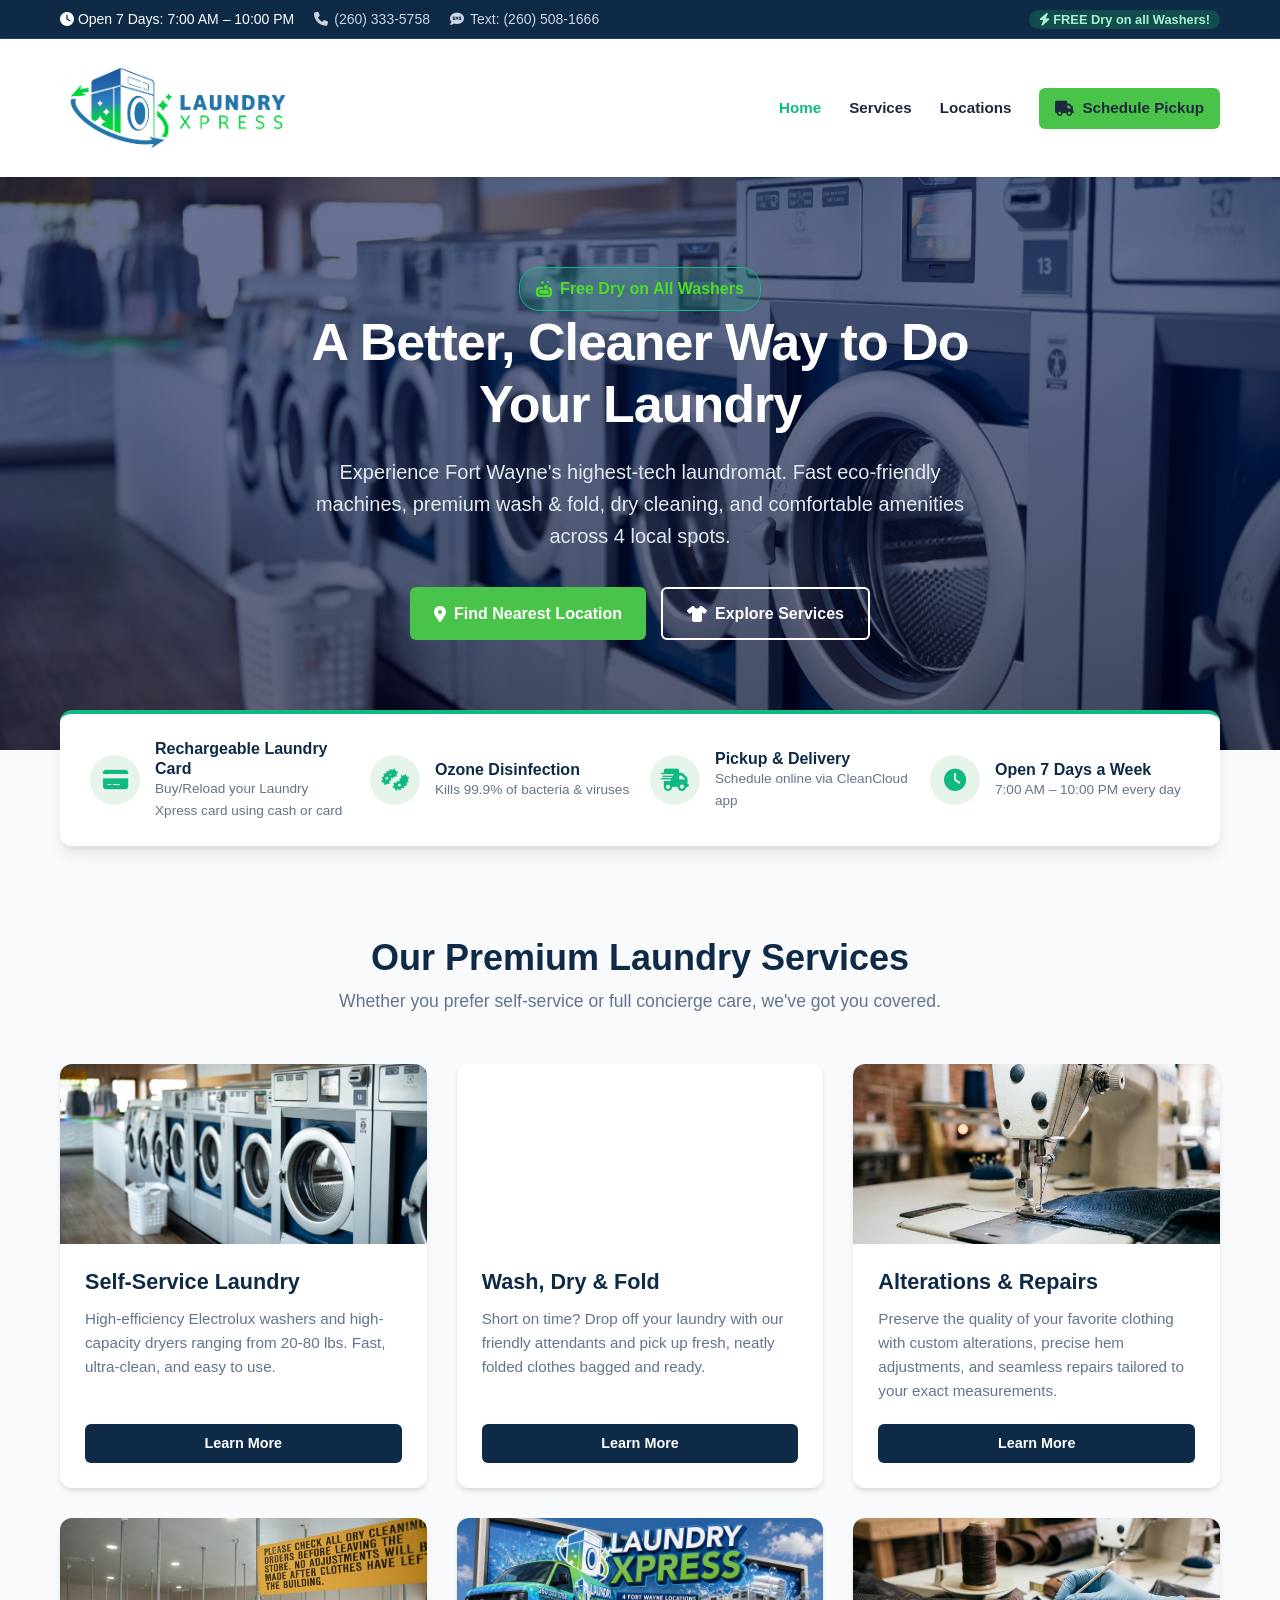
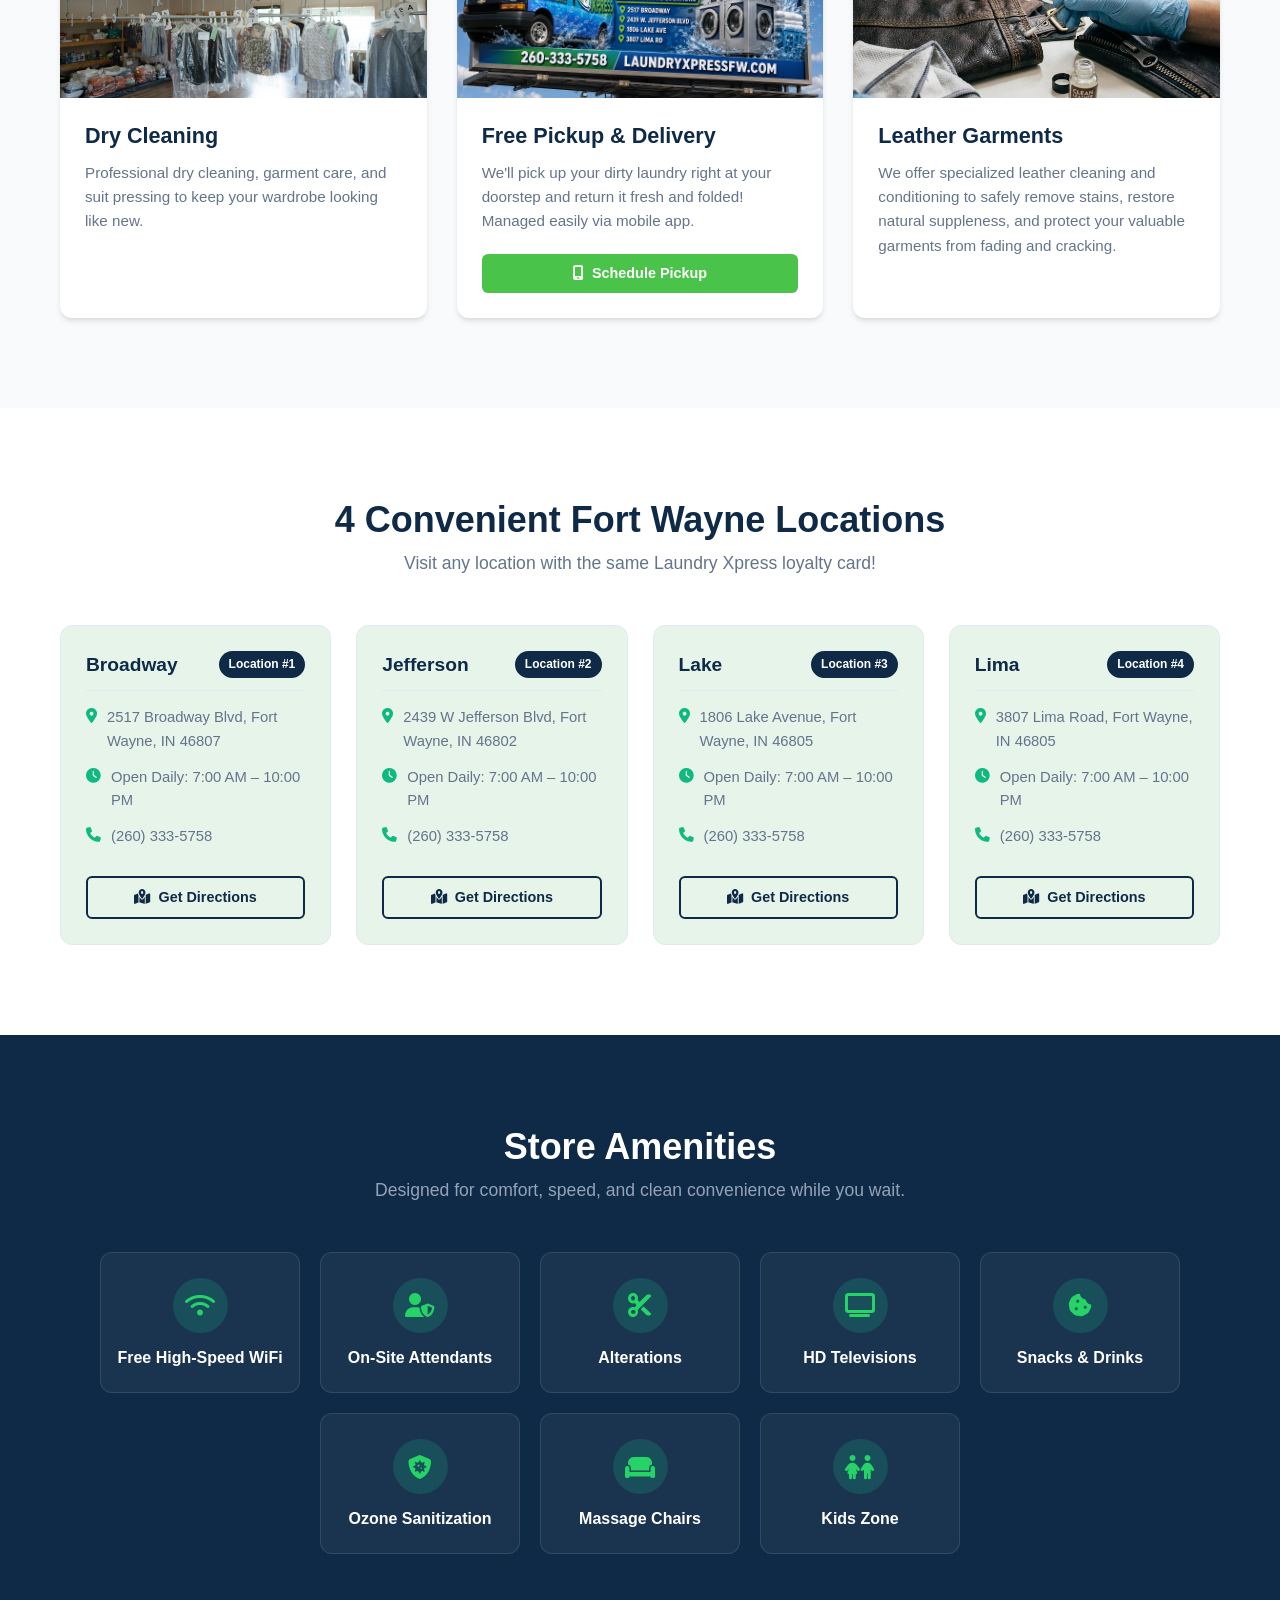
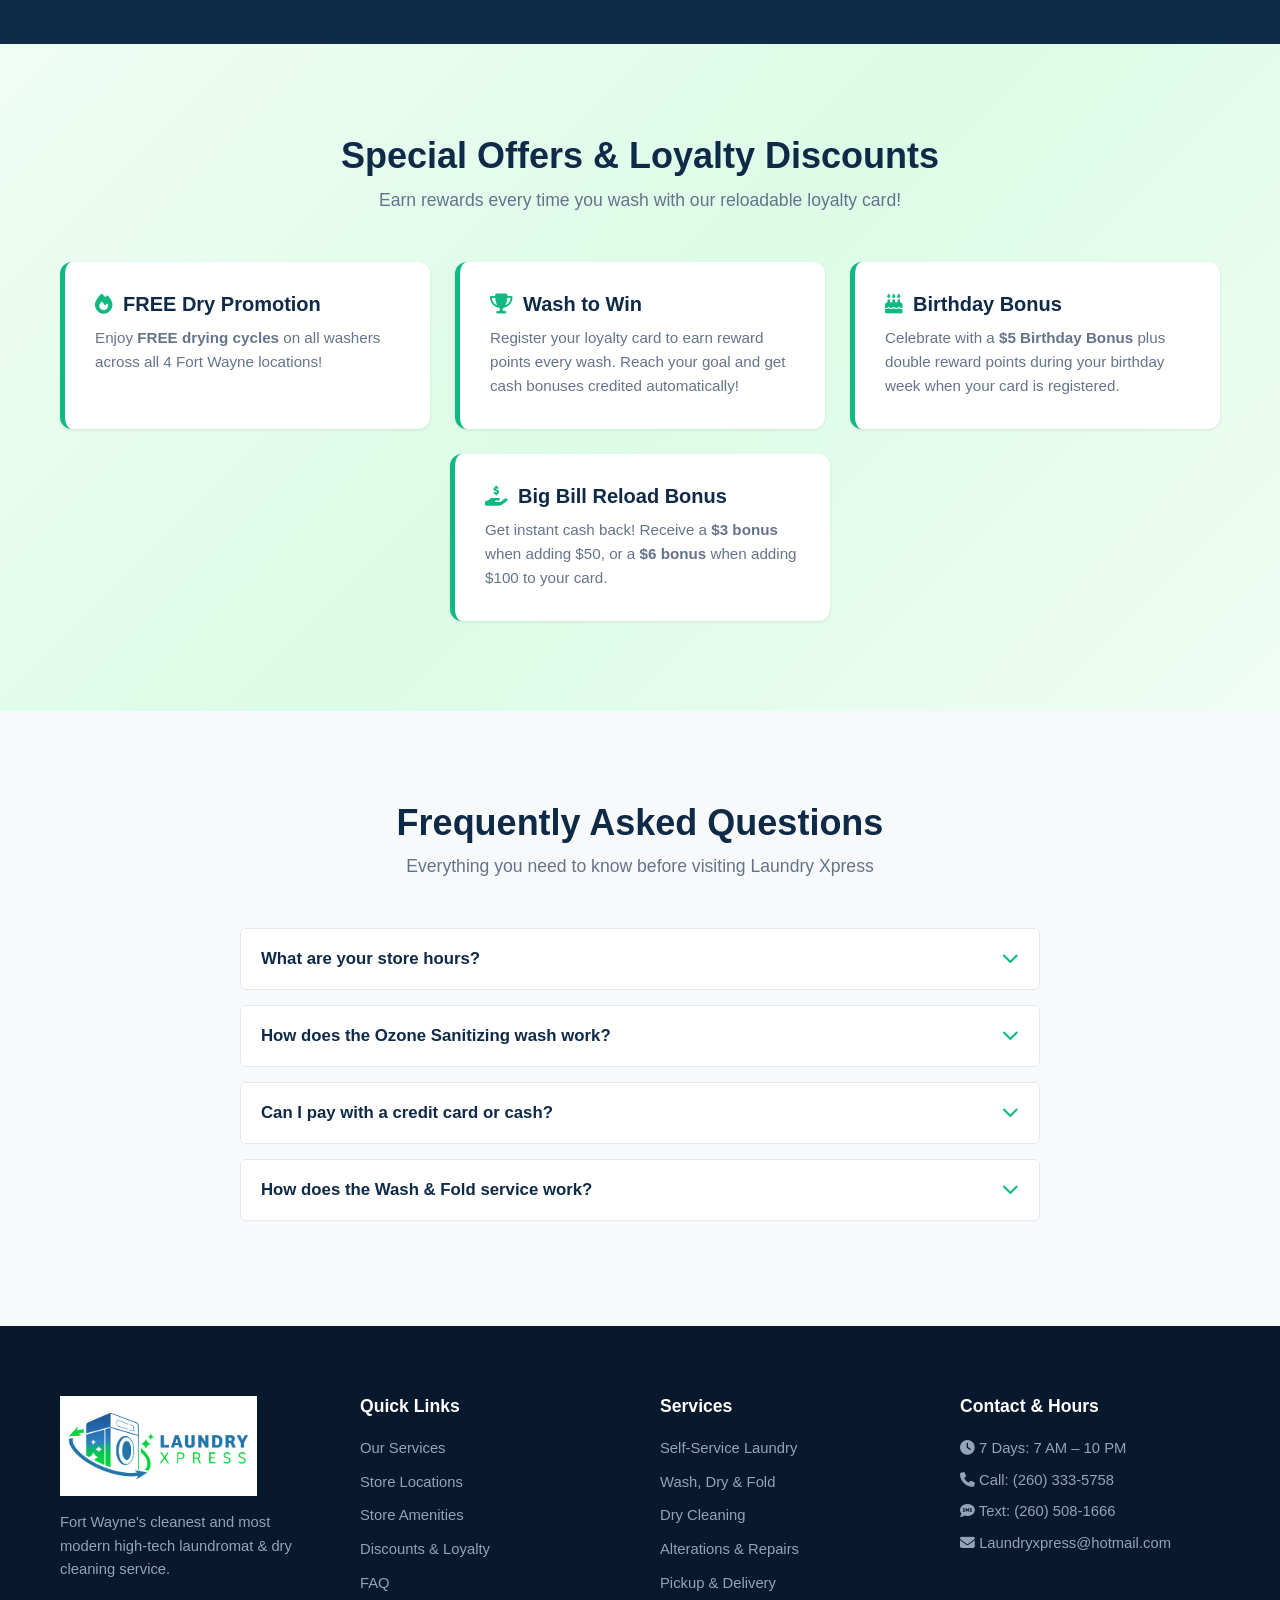
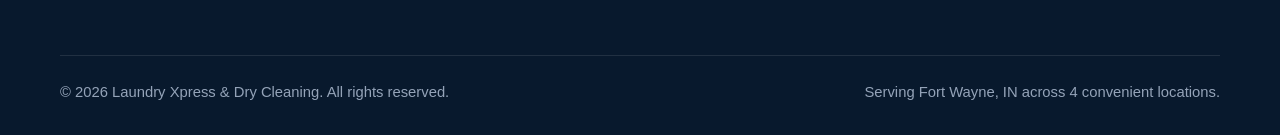
==== commit c8c77a0a: "New chanegs" ====
--- a/index.html
+++ b/index.html
@@ -102,7 +102,7 @@
         <div class="service-card">
           <div class="service-img" style="background-image: url('images/backgroundHome.jpg');"></div>
           <div class="service-card-content">
-            <h3>Self-Service Laundromat</h3>
+            <h3>Self-Service Laundry</h3>
             <p>High-efficiency Electrolux washers and high-capacity dryers ranging from 20-80 lbs. Fast, ultra-clean, and easy to use.</p>
             <a href="self-service.html" class="btn btn-navy btn-sm">Learn More</a>
           </div>
@@ -111,18 +111,26 @@
         <div class="service-card">
           <div class="service-img" style="background-image: url('https://images.unsplash.com/photo-1582735689369-4fe89db7114c?auto=format&fit=crop&w=600&q=80');"></div>
           <div class="service-card-content">
-            <h3>Wash, Dry & Fold Service</h3>
+            <h3>Wash, Dry & Fold</h3>
             <p>Short on time? Drop off your laundry with our friendly attendants and pick up fresh, neatly folded clothes bagged and ready.</p>
             <a href="wash-dry-fold.html" class="btn btn-navy btn-sm">Learn More</a>
           </div>
         </div>
 
         <div class="service-card">
+          <div class="service-img" style="background-image: url('images/alterations.jpeg');"></div>
+          <div class="service-card-content">
+            <h3>Alterations & Repairs</h3>
+            <p>Preserve the quality of your favorite clothing with custom alterations, precise hem adjustments, and seamless repairs tailored to your exact measurements.</p>
+            <a href="dry-cleaning-alterations.html" class="btn btn-navy btn-sm">Learn More</a>
+          </div>
+        </div>
+
+        <div class="service-card">
           <div class="service-img" style="background-image: url('images/dryCleaningMain.jpg');"></div>
           <div class="service-card-content">
-            <h3>Dry Cleaning & Alterations</h3>
-            <p>Professional dry cleaning, garment care, suit pressing, and custom alterations & repairs to keep your wardrobe looking sharp.</p>
-            <a href="dry-cleaning-alterations.html" class="btn btn-navy btn-sm">Learn More</a>
+            <h3>Dry Cleaning</h3>
+            <p>Professional dry cleaning, garment care, and suit pressing to keep your wardrobe looking like new.</p>
           </div>
         </div>
 
@@ -134,6 +142,15 @@
             <a href="https://cleancloudapp.com/s3/26136#/" target="_blank" rel="noopener noreferrer" class="btn btn-primary btn-sm"><i class="fa-solid fa-mobile-screen"></i> Schedule Pickup</a>
           </div>
         </div>
+
+        <div class="service-card">
+          <div class="service-img" style="background-image: url('images/leatherGarments.jpeg');"></div>
+          <div class="service-card-content">
+            <h3>Leather Garments</h3>
+            <p>We offer specialized leather cleaning and conditioning to safely remove stains, restore natural suppleness, and protect your valuable garments from fading and cracking.</p>
+          </div>
+        </div>
+
       </div>
     </div>
   </section>
@@ -148,7 +165,7 @@
         <!-- Location 1 -->
         <div class="location-card">
           <div class="location-header">
-            <h3>Broadway Blvd (HQ)</h3>
+            <h3>Broadway</h3>
             <span class="location-badge">Location #1</span>
           </div>
           <div class="location-detail">
@@ -171,7 +188,7 @@
         <!-- Location 2 -->
         <div class="location-card">
           <div class="location-header">
-            <h3>W Jefferson Blvd</h3>
+            <h3>Jefferson</h3>
             <span class="location-badge">Location #2</span>
           </div>
           <div class="location-detail">
@@ -194,7 +211,7 @@
         <!-- Location 3 -->
         <div class="location-card">
           <div class="location-header">
-            <h3>Lake Avenue</h3>
+            <h3>Lake</h3>
             <span class="location-badge">Location #3</span>
           </div>
           <div class="location-detail">
@@ -217,7 +234,7 @@
         <!-- Location 4 -->
         <div class="location-card">
           <div class="location-header">
-            <h3>Lima Road</h3>
+            <h3>Lima</h3>
             <span class="location-badge">Location #4</span>
           </div>
           <div class="location-detail">
--- a/css/style.css
+++ b/css/style.css
@@ -458,7 +458,7 @@
   border: 1px solid var(--border-color);
   border-radius: var(--radius-md);
   padding: 25px;
-  background-color: var(--white);
+  background-color: var(--light-green);
   transition: all 0.3s ease;
   position: relative;
   display: flex;
@@ -572,6 +572,28 @@
   color: var(--white);
   font-size: 1rem;
   font-weight: 600;
+}
+
+@media (max-width: 640px) {
+  .amenity-card {
+    opacity: 0;
+    transform: translateY(24px);
+    transition: opacity 0.6s ease, transform 0.6s ease;
+  }
+
+  .amenity-card.is-visible {
+    opacity: 1;
+    transform: translateY(0);
+  }
+
+  .amenity-card:nth-child(1) { transition-delay: 0s; }
+  .amenity-card:nth-child(2) { transition-delay: 0.08s; }
+  .amenity-card:nth-child(3) { transition-delay: 0.16s; }
+  .amenity-card:nth-child(4) { transition-delay: 0.24s; }
+  .amenity-card:nth-child(5) { transition-delay: 0.32s; }
+  .amenity-card:nth-child(6) { transition-delay: 0.4s; }
+  .amenity-card:nth-child(7) { transition-delay: 0.48s; }
+  .amenity-card:nth-child(8) { transition-delay: 0.56s; }
 }
 
 /* Promotions & Loyalty Section */
@@ -624,7 +646,7 @@
 /* FAQ Accordion Section */
 .faq-section {
   padding: 90px 0;
-  background-color: var(--white);
+  background-color: #f8f9fa;
 }
 
 .faq-container {
